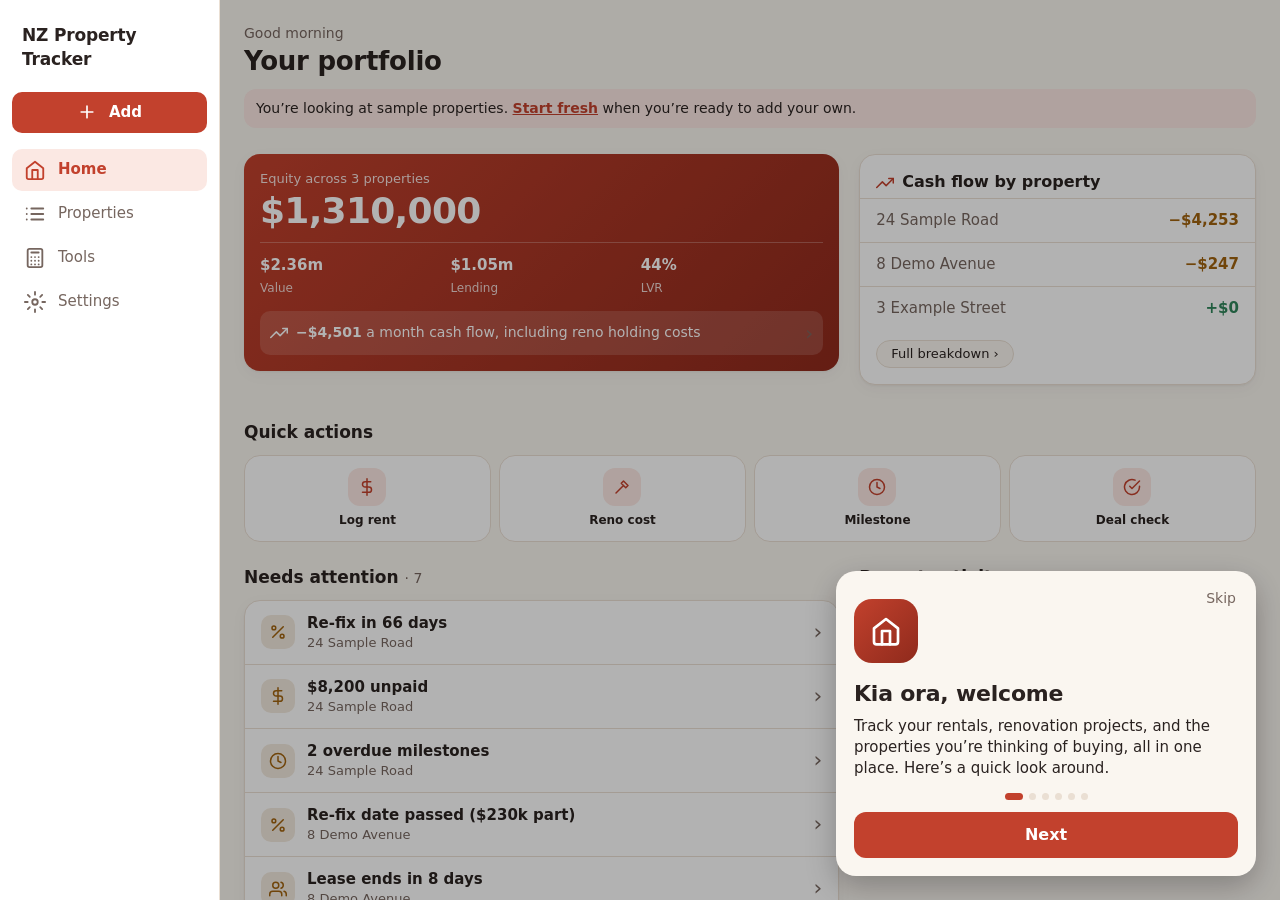
==== index.html @ e5d5bac5 "Make light mode the default, and light up the houses in dark mode Appearance now offers Light (the d" ====
<!DOCTYPE html>
<html lang="en-NZ">
<head>
<meta charset="utf-8">
<meta name="viewport" content="width=device-width, initial-scale=1, viewport-fit=cover">
<title>NZ Property Tracker</title>
<meta name="theme-color" content="#c2412d">
<meta name="apple-mobile-web-app-capable" content="yes">
<meta name="apple-mobile-web-app-title" content="Properties">
<meta name="apple-mobile-web-app-status-bar-style" content="black-translucent">
<link rel="manifest" href="manifest.webmanifest">
<link rel="icon" href="icons/icon-192.png">
<link rel="apple-touch-icon" href="icons/apple-touch-icon.png">
<!-- Light (the default) or dark or automatic, and the colour theme, chosen in Settings. Set before the page draws, so it never flashes. -->
<script>(function(){var r=document.documentElement;r.dataset.theme="light";try{var t=localStorage.getItem("nzpt.theme"),a=localStorage.getItem("nzpt.accent");if(t==="dark")r.dataset.theme="dark";if(t==="auto")delete r.dataset.theme;if(a)r.dataset.accent=a}catch(e){}})()</script>
<link rel="stylesheet" href="styles.css">
<link rel="stylesheet" href="layout.css">
</head>
<body>
<!-- Screens: four tabs (home, p0 properties, toolbody tools, setbody settings) and two full-screen pages
     opened on top of them (p1 a property, p2 adding a property). Only one screen shows at a time. -->
<main class="screens">
  <section class="screen on" id="home"></section>
  <section class="screen" id="p0"></section>
  <section class="screen" id="toolbody"></section>
  <section class="screen" id="setbody"></section>
  <section class="screen page" id="p1"></section>
  <section class="screen page" id="p2"></section>
  <section class="screen page" id="p3"></section>
</main>
<nav class="nav" id="nav">
  <button data-tab="home"><svg class="ic" viewBox="0 0 24 24" aria-hidden="true"><path d="M3 10l9-7 9 7v10a2 2 0 0 1-2 2H5a2 2 0 0 1-2-2z"/><path d="M9 22V12h6v10"/></svg>Home</button>
  <button data-tab="p0"><svg class="ic" viewBox="0 0 24 24" aria-hidden="true"><path d="M8 6h13M8 12h13M8 18h13M3 6h.01M3 12h.01M3 18h.01"/></svg>Properties</button>
  <button id="plusbtn" aria-label="Add"><span class="plus"><svg class="ic" viewBox="0 0 24 24" aria-hidden="true"><path d="M12 5v14M5 12h14"/></svg></span></button>
  <button data-tab="toolbody"><svg class="ic" viewBox="0 0 24 24" aria-hidden="true"><rect x="4" y="2" width="16" height="20" rx="2"/><path d="M8 6h8M8 11h.01M12 11h.01M16 11h.01M8 15h.01M12 15h.01M16 15h.01M8 19h.01M12 19h.01M16 19h.01"/></svg>Tools</button>
  <button data-tab="setbody"><svg class="ic" viewBox="0 0 24 24" aria-hidden="true"><circle cx="12" cy="12" r="3"/><path d="M12 1v3M12 20v3M4.2 4.2l2.1 2.1M17.7 17.7l2.1 2.1M1 12h3M20 12h3M4.2 19.8l2.1-2.1M17.7 6.3l2.1-2.1"/></svg>Settings<span class="ndot" id="setdot" hidden></span></button>
</nav>
<div class="sheet" id="plus" hidden>
  <div class="sheetbg" id="plusbg"></div>
  <div class="sheetbox" id="plusbody" role="dialog" aria-modal="true" aria-label="Add"></div>
</div>
<div class="sheet" id="sheet" hidden>
  <div class="sheetbg" id="sheetbg"></div>
  <div class="sheetbox" id="sheetbody" role="dialog" aria-modal="true"></div>
</div>
<div class="sheet tour" id="tour" hidden>
  <div class="sheetbg"></div>
  <div class="tourbox" id="tourbody" role="dialog" aria-modal="true" aria-labelledby="tourt"></div>
</div>
<div class="sheet ddpick" id="pick" hidden>
  <div class="sheetbg"></div>
  <div class="sheetbox" id="pickbody" role="dialog" aria-modal="true"></div>
</div>
<div class="toast" id="toast" role="status" hidden><span id="toastmsg"></span><button id="undo">Undo</button></div>
<!-- Plain scripts sharing one global scope, no build step. main.js must load last. -->
<script src="js/data.js"></script>
<script src="js/util.js"></script>
<script src="js/receipts.js"></script>
<script src="js/sales.js"></script>
<script src="js/costs.js"></script>
<script src="js/timeline.js"></script>
<script src="js/rental.js"></script>
<script src="js/potential.js"></script>
<script src="js/settings.js"></script>
<script src="js/tax.js"></script>
<script src="js/address.js"></script>
<script src="js/councils.js"></script>
<script src="js/views.js"></script>
<script src="js/home.js"></script>
<script src="js/forms.js"></script>
<script src="js/tools.js"></script>
<script src="js/tour.js"></script>
<script src="js/picker.js"></script>
<script src="js/main.js"></script>
</body>
</html>
---- styles.css ----
/* Pōhutukawa red on sand. --acc: buttons, links, selected states. --good: equity, profit, progress. --warn: over budget, overdue.
   --ty-project, --ty-rental, --ty-potential: telling property types apart (Properties list and table). */
:root{--bg:#faf6f0;--card:#fff;--ink:#2a2220;--mute:#76665f;--line:#eadfd3;--acc:#c2412d;--acc2:#fbe8e3;--good:#2f855a;--warn:#a0620e;--onacc:#fff;--ty-project:#b5542f;--ty-rental:#3d7a5a;--ty-potential:#5a6688;box-sizing:border-box;padding-top:env(safe-area-inset-top,0px);padding-bottom:env(safe-area-inset-bottom,0px)}
@media (prefers-color-scheme:dark){:root:not([data-theme="light"]){--bg:#1c1715;--card:#2a2320;--ink:#f3ece8;--mute:#b3a39b;--line:#3d332e;--acc:#f0806b;--acc2:#3d2622;--good:#5fbf8a;--warn:#e0a84a;--onacc:#1c1715;--ty-project:#e8916b;--ty-rental:#7fc09b;--ty-potential:#9eabcb;color-scheme:dark}}
:root[data-theme="dark"]{--bg:#1c1715;--card:#2a2320;--ink:#f3ece8;--mute:#b3a39b;--line:#3d332e;--acc:#f0806b;--acc2:#3d2622;--good:#5fbf8a;--warn:#e0a84a;--onacc:#1c1715;--ty-project:#e8916b;--ty-rental:#7fc09b;--ty-potential:#9eabcb;color-scheme:dark}
*{box-sizing:border-box;-webkit-tap-highlight-color:transparent}
/* No blue tap box or focus ring on tap (Android Chrome); keyboard users still get the browser's ring. */
:focus:not(:focus-visible){outline:none}
html,body{height:100%;margin:0}
body{background:var(--bg);color:var(--ink);font:16px/1.4 system-ui,-apple-system,"Segoe UI",Roboto,sans-serif;display:flex;flex-direction:column}
header{padding:12px 16px 0}
.sample{font-size:12px;color:var(--mute);margin:0 0 8px}
.appbar{display:flex;align-items:center;justify-content:space-between;gap:10px;margin-bottom:6px}
.brand{display:flex;align-items:center;gap:10px;min-width:0}
.brand img{border-radius:8px;flex:none}
.brand h1{font-size:18px;margin:0;white-space:nowrap;overflow:hidden;text-overflow:ellipsis}
.gear{flex:none;width:40px;height:40px;display:grid;place-items:center;border:1px solid var(--line);border-radius:12px;background:var(--card);color:var(--ink);cursor:pointer}
.gear:hover,.gear:focus-visible{border-color:var(--acc);color:var(--acc)}
.gear svg{width:20px;height:20px;fill:none;stroke:currentColor;stroke-width:2;stroke-linecap:round;stroke-linejoin:round}
.tabs{display:flex;gap:6px;background:var(--acc2);padding:4px;border-radius:12px}
.tab{flex:1;border:0;background:none;color:var(--mute);padding:8px 4px;border-radius:9px;font:inherit;font-size:14px;cursor:pointer}
.tab.on{background:var(--card);color:var(--ink);font-weight:600;box-shadow:0 1px 3px rgba(0,0,0,.12)}
.track{flex:1;display:flex;overflow-x:auto;scroll-snap-type:x mandatory;scrollbar-width:none;min-height:0}
.track::-webkit-scrollbar{display:none}
.pane{flex:0 0 100%;scroll-snap-align:start;overflow-y:auto;padding:16px}
.card{background:var(--card);border:1px solid var(--line);border-radius:16px;padding:16px;margin-bottom:12px}
.badge{display:inline-block;font-size:12px;padding:2px 10px;border-radius:99px;background:var(--acc2);color:var(--acc);font-weight:600}
h1{font-size:22px;margin:8px 0 2px}
.sub{color:var(--mute);font-size:14px;margin:0}
.grid{display:grid;grid-template-columns:1fr 1fr;gap:10px;margin-top:14px}
.stat{background:var(--bg);border-radius:12px;padding:10px 12px}
.stat b{display:block;font-size:18px}
.stat span{font-size:12px;color:var(--mute)}
.pos{color:var(--good)}.neg{color:var(--warn)}
.bar{height:10px;background:var(--line);border-radius:99px;overflow:hidden;margin:8px 0 4px}
.bar i{display:block;height:100%;background:var(--good);border-radius:99px}
.bar i.over{background:var(--warn)}
.row{display:flex;justify-content:space-between;align-items:center;gap:10px;cursor:pointer}
.row .sub{margin-top:2px}
.edit{border:1px solid var(--line);background:var(--bg);color:var(--ink);border-radius:99px;padding:4px 14px;font:inherit;font-size:13px;cursor:pointer}
.del{color:var(--warn)}
.hint{text-align:center;color:var(--mute);font-size:13px;margin-top:8px}
label{display:block;font-size:13px;color:var(--mute);margin:12px 0 4px}
input,select{width:100%;padding:10px 12px;border:1px solid var(--line);border-radius:10px;background:var(--bg);color:var(--ink);font:inherit}
.seg{display:flex;gap:8px}
.seg button{flex:1;padding:10px;border:1px solid var(--line);background:var(--bg);color:var(--ink);border-radius:10px;font:inherit;cursor:pointer}
.seg button.on{background:var(--acc);color:var(--onacc);border-color:var(--acc);font-weight:600}
.go{width:100%;margin-top:18px;padding:12px;border:0;border-radius:12px;background:var(--acc);color:var(--onacc);font:inherit;font-weight:600;cursor:pointer}
.sample a{color:var(--acc)}
.ac{position:relative}
.sugg{position:absolute;left:0;right:0;top:calc(100% + 4px);z-index:5;background:var(--card);border:1px solid var(--line);border-radius:12px;box-shadow:0 6px 20px rgba(0,0,0,.15);overflow:hidden}
/* The list scrolls when there are more than about five (a common street name across the country). */
.sugl{max-height:290px;overflow-y:auto;overscroll-behavior:contain;-webkit-overflow-scrolling:touch}
.opt{padding:10px 12px;cursor:pointer;border-bottom:1px solid var(--line)}
.opt b{display:block;font-size:15px}
.opt span{font-size:13px;color:var(--mute)}
.opt.on,.opt:hover{background:var(--acc2)}
.attr{margin:0;padding:6px 12px;font-size:11px;color:var(--mute)}
.grp{font-size:13px;font-weight:600;color:var(--mute);text-transform:uppercase;letter-spacing:.04em;margin:4px 4px 8px}
.lines{margin-top:14px}
.lines div{display:flex;justify-content:space-between;gap:10px;padding:7px 0;border-bottom:1px solid var(--line);font-size:14px}
.lines span{color:var(--mute)}
.lines .tot{border:0;font-weight:600}
.lines .tot span{color:var(--ink)}
.comp{display:flex;justify-content:space-between;gap:10px;padding:10px 0;border-bottom:1px solid var(--line)}
.comp:first-of-type{margin-top:10px;border-top:1px solid var(--line)}
.cr{display:flex;flex-direction:column;align-items:flex-end;gap:6px;white-space:nowrap}
.near{margin-top:16px;padding-top:14px;border-top:1px solid var(--line)}
.filebtn{display:inline-block;text-align:center}
label.go{color:var(--onacc);font-size:16px;margin:12px 0 0}
label.edit{display:inline-block;margin:0;color:var(--ink)}
.chk{display:flex;align-items:center;gap:8px;color:var(--ink);font-size:14px}
.chk input{width:auto;margin:0}
.map{height:260px;margin-top:12px;border-radius:12px;border:1px solid var(--line);z-index:0}
.edit:disabled{opacity:.5;cursor:default}
.seg button{white-space:normal}
.btns{display:flex;gap:8px;margin-top:14px;flex-wrap:wrap}
.btns .go{margin:0;flex:1;min-width:130px;text-align:center}
.go.ghost{background:none;color:var(--ink);border:1px solid var(--line)}
.cats{margin-top:14px}
.catrow{padding:10px 0;border-top:1px solid var(--line);cursor:pointer}
.catrow .top{display:flex;justify-content:space-between;gap:10px;font-size:14px}
.catrow .bar{height:6px;margin:6px 0 2px}
.items{padding:0 0 4px 12px;border-left:2px solid var(--acc2)}
.item{display:flex;justify-content:space-between;gap:10px;padding:9px 0;border-bottom:1px solid var(--line);cursor:pointer;font-size:14px}
.cb{display:grid;grid-template-columns:1fr 110px 34px;gap:8px;align-items:center;margin-top:8px;font-size:14px}
.cb .edit{padding:4px 0}
.cbnew{display:flex;gap:8px;margin-top:12px}
.rcs{display:flex;flex-wrap:wrap;gap:10px;margin-top:6px}
.rc{position:relative;width:72px;height:72px}
.rc .th{width:100%;height:100%;border:1px solid var(--line);border-radius:10px;background:var(--bg);color:var(--mute);font:inherit;font-size:12px;overflow:hidden;padding:0;cursor:pointer}
.rc img{width:100%;height:100%;object-fit:cover;display:block}
.rc .x{position:absolute;top:-7px;right:-7px;width:24px;height:24px;border-radius:50%;border:1px solid var(--line);background:var(--card);color:var(--warn);font-size:14px;line-height:1;padding:0;cursor:pointer}
.rc .x.armed{background:var(--warn);color:var(--card);border-color:var(--warn)}
label.rcadd{width:72px;height:72px;margin:0;display:flex;align-items:center;justify-content:center;text-align:center;border:1px dashed var(--acc);border-radius:10px;font-size:12px;color:var(--acc);cursor:pointer}
.task{display:flex;align-items:flex-start;gap:10px;padding:10px 0;border-bottom:1px solid var(--line)}
.task input{width:20px;height:20px;margin:2px 0 0;flex:none;accent-color:var(--good)}
.task>div{flex:1;min-width:0}
.task.ok b{text-decoration:line-through;color:var(--mute)}
.vs{margin-top:12px;font-size:14px}
.vs div{display:grid;grid-template-columns:1fr auto auto;gap:12px;padding:7px 0;border-bottom:1px solid var(--line)}
.vs span{text-align:right;min-width:78px}
.vs span:first-child{text-align:left;min-width:0;color:var(--mute)}
.vs .hd{font-size:12px;color:var(--mute);padding-top:0}
.secnav{position:sticky;top:-16px;z-index:3;display:flex;gap:4px;background:var(--bg);padding:6px 0 10px;margin:-4px 0 4px}
.secnav button{position:relative;flex:1;border:1px solid var(--line);background:var(--card);color:var(--mute);border-radius:99px;padding:7px 2px;font:inherit;font-size:13px;cursor:pointer}
.secnav button.on{background:var(--acc);border-color:var(--acc);color:var(--onacc);font-weight:600}
.secnav button.dot::after{content:"";position:absolute;top:3px;right:8px;width:7px;height:7px;border-radius:50%;background:var(--warn)}
.flags{display:flex;flex-wrap:wrap;gap:4px;margin-top:6px}
.flag{font-size:11px;font-weight:600;padding:2px 8px;border-radius:99px;color:var(--warn);border:1px solid var(--warn)}
.attn{border-color:var(--warn)}
.att{display:flex;justify-content:space-between;align-items:center;gap:10px;width:100%;margin-top:8px;padding:10px 12px;border:0;border-radius:10px;background:var(--bg);color:var(--ink);font:inherit;font-size:14px;text-align:left;cursor:pointer}
.att span{color:var(--mute);min-width:0;overflow:hidden;text-overflow:ellipsis;white-space:nowrap}
.att b{color:var(--warn);white-space:nowrap}
.att b::after{content:" ›";color:var(--mute)}
.sheet{position:fixed;inset:0;z-index:2000;display:flex;flex-direction:column;justify-content:flex-end}
.sheet[hidden]{display:none}
.sheetbg{position:absolute;inset:0;background:rgba(0,0,0,.45)}
.sheetbox{position:relative;max-height:90vh;overflow-y:auto;background:var(--bg);border-radius:18px 18px 0 0;padding:16px 16px calc(16px + env(safe-area-inset-bottom,0px));animation:up .2s ease-out}
.sheetbox::before{content:"";display:block;width:40px;height:4px;border-radius:2px;background:var(--line);margin:-6px auto 10px}
.sheetbox .card{margin:0}
#setbody .card+.card{margin-top:12px}
@keyframes up{from{transform:translateY(40px);opacity:.6}}
@media (prefers-reduced-motion:reduce){.sheetbox{animation:none}}
.pick{display:flex;align-items:center;gap:14px;width:100%;margin-top:12px;padding:16px 14px;border:1px solid var(--line);border-radius:14px;background:var(--bg);color:var(--ink);font:inherit;text-align:left;cursor:pointer;transition:border-color .15s,background .15s}
.pick:hover,.pick:focus-visible{border-color:var(--acc);background:var(--acc2)}
.pick:active{transform:scale(.99)}
.pick svg{flex:none;width:42px;height:42px;padding:9px;border-radius:12px;background:var(--acc2);color:var(--acc);fill:none;stroke:currentColor;stroke-width:2;stroke-linecap:round;stroke-linejoin:round}
.pick>span{flex:1;min-width:0}
.pick b{display:block;font-size:16px}
.pick .sub{display:block;margin-top:2px}
.pick i{font-style:normal;font-size:22px;color:var(--mute)}
.back{border:0;background:none;color:var(--acc);font:inherit;font-size:14px;padding:0 0 8px;cursor:pointer}
.ftitle{display:block;font-size:20px}
.enter{animation:fadeup .22s ease-out}
@keyframes fadeup{from{opacity:0;transform:translateY(8px)}}
@media (prefers-reduced-motion:reduce){.enter{animation:none}}
.ic{width:18px;height:18px;flex:none;fill:none;stroke:currentColor;stroke-width:2;stroke-linecap:round;stroke-linejoin:round}
.hd{display:inline-flex;align-items:center;gap:8px}
.hd .ic{color:var(--acc)}
.tab{display:flex;align-items:center;justify-content:center;gap:6px}
.tab .ic{width:16px;height:16px}
.tab.on .ic{color:var(--acc)}
.secnav button{display:flex;flex-direction:column;align-items:center;gap:2px;border-radius:12px;padding:7px 2px 6px;font-size:12px}
.secnav button .ic{width:17px;height:17px}
.prop .pico{flex:none;width:40px;height:40px;display:grid;place-items:center;border-radius:12px;background:var(--acc2);color:var(--acc)}
.prop>div{flex:1;min-width:0}
.fsec{display:flex;align-items:center;gap:8px;margin:22px 0 2px;padding-top:14px;border-top:1px solid var(--line);font-size:14px;font-weight:700;color:var(--ink)}
.fsec .ic{color:var(--acc)}
.fgrid{display:grid;grid-template-columns:1fr 1fr;gap:0 10px;align-items:end}
i.opt{font-style:normal;font-size:11px;color:var(--mute);background:var(--bg);border:1px solid var(--line);border-radius:99px;padding:0 6px;margin-left:2px;white-space:nowrap}
.hbtns{display:flex;gap:8px;flex:none}
.sheetbox.tall{min-height:70vh}
.tgrid{display:grid;grid-template-columns:1fr 1fr;gap:10px}
.tile{display:flex;flex-direction:column;align-items:flex-start;gap:4px;text-align:left;padding:14px 12px;border:1px solid var(--line);border-radius:14px;background:var(--card);color:var(--ink);font:inherit;cursor:pointer;transition:border-color .15s}
.tile:hover,.tile:focus-visible{border-color:var(--acc)}
.tile .tico{width:36px;height:36px;display:grid;place-items:center;border-radius:10px;background:var(--acc2);color:var(--acc);margin-bottom:4px}
.tile b{font-size:15px;line-height:1.25}
.tile .sub{font-size:12px;line-height:1.35}
.fgrid .wide{grid-column:1/-1}
.tres{margin-top:16px;padding:14px;border-radius:12px;background:var(--acc2)}
.tres b{display:block;font-size:26px;line-height:1.1}
.tres span{font-size:13px;color:var(--mute)}
.tout .lines{margin-top:6px}
.prop .chev{font-style:normal;font-size:24px;color:var(--mute);flex:none}
.card.cur{border-color:var(--acc);box-shadow:inset 3px 0 0 var(--acc)}
.stat.wide{grid-column:1/-1}
.toast{position:fixed;left:16px;right:16px;bottom:calc(16px + env(safe-area-inset-bottom,0px));z-index:2500;max-width:480px;margin:0 auto;display:flex;align-items:center;justify-content:space-between;gap:12px;padding:12px 14px 12px 16px;border-radius:12px;border:1px solid var(--line);background:var(--card);color:var(--ink);box-shadow:0 6px 24px rgba(0,0,0,.3);font-size:14px;animation:fadeup .2s ease-out}
.toast[hidden]{display:none}
.toast span{min-width:0;overflow:hidden;text-overflow:ellipsis;white-space:nowrap}
.toast button{flex:none;border:0;background:none;color:var(--acc);font:inherit;font-weight:700;cursor:pointer;padding:4px 6px}
input.bad,select.bad{border-color:var(--warn);box-shadow:0 0 0 1px var(--warn)}
.more{margin-top:18px;border:1px solid var(--line);border-radius:12px;padding:0 12px}
.more summary{padding:12px 0;font-weight:600;cursor:pointer;list-style:none;display:flex;justify-content:space-between}
.more summary::-webkit-details-marker{display:none}
.more summary::after{content:"+";color:var(--acc);font-size:20px;line-height:1}
.more[open] summary::after{content:"–"}
.more[open]{padding-bottom:12px}
/* Colour themes (Settings → Appearance, saved as nzpt.accent and set as data-accent on <html> by the script in
   index.html's <head>). Each swaps the accent (--acc, --acc2) for light and dark, and the deep pair the red portfolio
   card and tour logo use (--hero1, --hero2). Pōhutukawa is the default, with no data-accent. Kept away from green and
   amber, which mean good and warning. */
:root{--hero1:#c2412d;--hero2:#8f2a1c}
:root[data-accent="harbour"]{--acc:#2563a8;--acc2:#e3edf8;--hero1:#2563a8;--hero2:#173f6e}
:root[data-accent="pounamu"]{--acc:#0f766e;--acc2:#dcf1ee;--hero1:#11807a;--hero2:#0a4f4a}
:root[data-accent="twilight"]{--acc:#7b3fa0;--acc2:#f1e6f7;--hero1:#7b3fa0;--hero2:#4e2366}
:root[data-accent="ironsand"]{--acc:#3b3735;--acc2:#ebe6e1;--hero1:#4a4441;--hero2:#232020}
@media (prefers-color-scheme:dark){
  :root[data-accent="harbour"]:not([data-theme="light"]){--acc:#7fb0e6;--acc2:#1f2d3d}
  :root[data-accent="pounamu"]:not([data-theme="light"]){--acc:#5ec4b8;--acc2:#1a3431}
  :root[data-accent="twilight"]:not([data-theme="light"]){--acc:#c39be0;--acc2:#33263d}
  :root[data-accent="ironsand"]:not([data-theme="light"]){--acc:#e2ddd8;--acc2:#3a3532;--hero1:#6e6663;--hero2:#45403d}
}
:root[data-accent="harbour"][data-theme="dark"]{--acc:#7fb0e6;--acc2:#1f2d3d}
:root[data-accent="pounamu"][data-theme="dark"]{--acc:#5ec4b8;--acc2:#1a3431}
:root[data-accent="twilight"][data-theme="dark"]{--acc:#c39be0;--acc2:#33263d}
:root[data-accent="ironsand"][data-theme="dark"]{--acc:#e2ddd8;--acc2:#3a3532;--hero1:#6e6663;--hero2:#45403d}
---- layout.css ----
/* App layout: screens with a bottom tab bar (Home · Properties · + · Tools · Settings), the Home screen,
   the Properties list, the full-screen property page and the + menu. Loaded after styles.css, so it wins on conflicts. */
body{overflow:hidden}
.screens{position:fixed;inset:0}
.screen{position:absolute;inset:0;display:none;overflow-y:auto;-webkit-overflow-scrolling:touch;padding:calc(16px + env(safe-area-inset-top,0px)) 16px calc(100px + env(safe-area-inset-bottom,0px))}
.screen.on{display:block;animation:fadein .16s ease-out}
.screen.page{padding-top:0}
@keyframes fadein{from{opacity:0}}
@media (prefers-reduced-motion:reduce){.screen.on{animation:none}}
.nav{position:fixed;left:0;right:0;bottom:0;z-index:20;display:grid;grid-template-columns:repeat(5,1fr);align-items:start;background:var(--card);border-top:1px solid var(--line);padding:8px 4px calc(8px + env(safe-area-inset-bottom,0px))}
body.typing .nav{display:none}
.nav button{position:relative;display:flex;flex-direction:column;align-items:center;gap:3px;border:0;background:none;color:var(--mute);font:inherit;font-size:11px;padding:4px 0;cursor:pointer}
.nav button .ic{width:22px;height:22px}
.nav button.on{color:var(--acc);font-weight:600}
.nav .plus{width:56px;height:56px;margin-top:-26px;border-radius:50%;background:var(--acc);color:var(--onacc);display:grid;place-items:center;box-shadow:0 6px 18px color-mix(in srgb,var(--hero1) 35%,transparent)}
.nav .plus .ic{width:26px;height:26px}
.ndot{position:absolute;top:3px;left:calc(50% + 6px);width:8px;height:8px;border-radius:50%;background:var(--warn)}
.ndot[hidden]{display:none}
.toast{bottom:calc(92px + env(safe-area-inset-bottom,0px))}
body.typing .toast{bottom:16px}
.ptitle{font-size:26px;line-height:1.2;margin:2px 0 4px;letter-spacing:-.01em}
.hh2{font-size:17px;margin:24px 0 10px}
.hh2 .sub{font-weight:400}
.note{font-size:14px;padding:10px 12px;border-radius:12px;background:var(--acc2);margin:12px 0}
.note a{color:var(--acc);font-weight:600}
.card{box-shadow:0 1px 2px rgba(60,30,20,.05),0 4px 14px rgba(60,30,20,.05)}
.sheetbox .card{box-shadow:none}

/* Home */
.hero{margin-top:14px;border:0;color:#fff;background:linear-gradient(135deg,var(--hero1),var(--hero2))}
.hero .lab{font-size:13px;opacity:.85}
.hero .big{font-size:36px;font-weight:750;letter-spacing:-.02em;line-height:1.1;margin:2px 0 12px}
.hero .row3{display:grid;grid-template-columns:repeat(3,1fr);gap:8px;padding-top:12px;border-top:1px solid rgba(255,255,255,.25)}
.hero .row3 b{display:block;font-size:15px}
.hero .row3 span{font-size:12px;opacity:.8}
.chipline{display:flex;align-items:center;gap:8px;margin-top:12px;font-size:14px;background:rgba(255,255,255,.14);padding:8px 10px;border-radius:10px}
.herobtn{border:0;background:#fff;color:var(--hero2);font:inherit;font-weight:700;padding:10px 16px;border-radius:12px;cursor:pointer}
.qa{display:grid;grid-template-columns:repeat(4,1fr);gap:8px}
.qa button{display:flex;flex-direction:column;align-items:center;gap:6px;padding:12px 2px;border:1px solid var(--line);border-radius:16px;background:var(--card);color:var(--ink);font:inherit;font-size:12px;font-weight:600;cursor:pointer}
.ib{width:38px;height:38px;border-radius:12px;display:grid;place-items:center;background:var(--acc2);color:var(--acc);flex:none}
.att2{display:flex;align-items:center;gap:12px;width:100%;padding:12px 0;border:0;border-top:1px solid var(--line);background:none;color:var(--ink);font:inherit;text-align:left;cursor:pointer}
.att2:first-child{border-top:0;padding-top:0}
.att2:last-child{padding-bottom:0}
.att2 .ib{width:34px;height:34px;border-radius:10px;background:color-mix(in srgb,var(--warn) 14%,transparent);color:var(--warn)}
.att2 .tx{flex:1;min-width:0;display:flex;flex-direction:column}
.att2 b{font-size:15px}
.att2 .sub{font-size:13px}
.chev{font-style:normal;font-size:22px;color:var(--mute)}
.list .r{display:flex;justify-content:space-between;gap:12px;width:100%;padding:11px 0;border:0;border-top:1px solid var(--line);background:none;color:var(--ink);font:inherit;font-size:15px;text-align:left}
.list .r:first-child{border-top:0;padding-top:0}
.list .r:last-child{padding-bottom:0}
.list .r span{color:var(--mute);min-width:0}
.list .r b{white-space:nowrap}
.list .r b.noloan{display:flex;flex-direction:column;align-items:flex-end;gap:6px;text-align:right}
.list .r b.noloan .edit{font-weight:600;color:var(--acc)}
button.r{cursor:pointer}

/* Properties */
.chips{display:flex;gap:8px;overflow-x:auto;margin:14px -16px;padding:0 16px;scrollbar-width:none}
.chips::-webkit-scrollbar{display:none}
.chips button{flex:none;padding:7px 14px;border-radius:99px;border:1px solid var(--line);background:var(--card);color:var(--ink);font:inherit;font-size:14px;cursor:pointer}
.chips button.on{background:var(--ink);color:var(--bg);border-color:var(--ink)}
.card.prop{position:relative;display:flex;align-items:center;gap:12px;width:100%;padding:10px;margin-bottom:10px;text-align:left;font:inherit;color:var(--ink);cursor:pointer}
.ph{position:relative;width:72px;height:72px;border-radius:14px;flex:none;display:grid;place-items:center;color:#fff;overflow:hidden}
.ph .ic{width:28px;height:28px}
.ph img,.cover img{position:absolute;inset:0;width:100%;height:100%;object-fit:cover}
.c-proj{background:linear-gradient(135deg,#d9774f,#9c3a24)}
.c-rent{background:linear-gradient(135deg,#5e8f74,#2f5a45)}
.c-pot{background:linear-gradient(135deg,#7d8aa8,#46506b)}
.ph.ty-project,.ph.ty-rental,.ph.ty-potential{background:color-mix(in srgb,var(--ty) 13%,var(--card))}
/* The house drawings (scene() in views.js): g ground, w walls, t tinted fill, d solid fill, l lines, k marks on a solid fill. */
.scn{width:100%;height:100%;fill:none;stroke-linecap:round;stroke-linejoin:round}
.scn .g{fill:color-mix(in srgb,var(--ty) 32%,var(--card))}
.scn .w{fill:var(--card);stroke:var(--ty);stroke-width:2.2}
.scn .w.dash{stroke-dasharray:4 3}
.scn .t{fill:color-mix(in srgb,var(--ty) 30%,var(--card));stroke:var(--ty);stroke-width:1.5}
.scn .d{fill:var(--ty)}
.scn .l{stroke:color-mix(in srgb,var(--ty) 75%,var(--ink));stroke-width:2.2}
.scn .k{stroke:var(--card);stroke-width:2}
/* Dark mode: the card colour would leave the walls looking hollow, so the houses are lit at night instead, with pale
   walls and glowing windows (and the reno's doorway). */
@media (prefers-color-scheme:dark){:root:not([data-theme="light"]) .scn .w{fill:#ece4dc}:root:not([data-theme="light"]) .scn .t{fill:#f2c14e}}
:root[data-theme="dark"] .scn .w{fill:#ece4dc}
:root[data-theme="dark"] .scn .t{fill:#f2c14e}
.prop .info{flex:1;min-width:0;display:flex;flex-direction:column}
.prop .info b{font-size:16px;white-space:nowrap;overflow:hidden;text-overflow:ellipsis}
.tag{align-self:flex-start;font-size:11px;font-weight:700;padding:1px 8px;border-radius:99px;margin-top:4px}
/* Property types (Properties list and table): each has its own colour (--ty-*, styles.css) for a stripe down the
   left of its card or row, its tag, its group heading and the type badge on a cover photo. Potential buys, not
   owned yet, get a dashed outline. */
.ty-project{--ty:var(--ty-project)}.ty-rental{--ty:var(--ty-rental)}.ty-potential{--ty:var(--ty-potential)}
.t-project,.t-rental,.t-potential{background:color-mix(in srgb,var(--ty) 14%,transparent);color:var(--ty)}
.t-project{--ty:var(--ty-project)}.t-rental{--ty:var(--ty-rental)}.t-potential{--ty:var(--ty-potential)}
.card.prop{box-shadow:inset 4px 0 0 var(--ty,transparent),0 1px 2px rgba(60,30,20,.05),0 4px 14px rgba(60,30,20,.05);padding-left:14px}
.card.prop.ty-potential{box-shadow:inset 4px 0 0 var(--ty)}
.card.prop.ty-potential{border:1.5px dashed var(--ty);background:color-mix(in srgb,var(--card) 55%,transparent)}
.tybadge{position:absolute;left:4px;bottom:4px;width:24px;height:24px;border-radius:50%;display:grid;place-items:center;background:var(--ty);color:#fff;border:2px solid var(--card)}
.ph .tybadge .ic{width:13px;height:13px}
.pgrp{display:flex;align-items:center;gap:8px;margin:18px 2px 8px;font-size:14px;font-weight:700;color:var(--ty)}
.pgrp:first-child{margin-top:4px}
.pgrp .ic{width:18px;height:18px}
.pgrp span{font-weight:600;font-size:12px;padding:0 8px;border-radius:99px;background:color-mix(in srgb,var(--ty) 14%,transparent)}
.prop .num{text-align:right;flex:none;display:flex;flex-direction:column}
.prop .num b{font-size:16px}
.prop .num>span{font-size:12px;color:var(--mute)}
.adot{position:absolute;top:6px;left:76px;width:12px;height:12px;border-radius:50%;background:var(--warn);border:2px solid var(--card)}

/* Property page */
.cover{position:relative;height:210px;margin:0 -16px;display:flex;align-items:flex-end;padding:16px 16px 34px;color:#fff;overflow:hidden}
.cover::after{content:"";position:absolute;inset:0;background:linear-gradient(rgba(0,0,0,.15),transparent 35%,rgba(0,0,0,.5))}
/* No photo: the house drawing (scene()) stands on a strip of ground running the full width, with the text beside it. */
.cover.drawn{background:color-mix(in srgb,var(--ty) 13%,var(--bg));color:var(--ink);padding-bottom:54px}
.cover.drawn::after{display:none}
.cover.drawn::before{content:"";position:absolute;left:0;right:0;bottom:0;height:44px;background:color-mix(in srgb,var(--ty) 32%,var(--card))}
.cvsc{position:absolute;right:14px;bottom:11px;width:150px;height:150px}
.cover.drawn .ctext{max-width:calc(100% - 150px)}
.cover.drawn .ctext h1{color:var(--ink);text-shadow:none}
.cover.drawn .ctext p{color:var(--mute);opacity:1}
.cover.drawn .cback,.cover.drawn .cphoto{background:color-mix(in srgb,var(--card) 85%,transparent);color:var(--ink);box-shadow:0 1px 4px rgba(0,0,0,.12)}
.cback,.cphoto{position:absolute;z-index:2;top:calc(12px + env(safe-area-inset-top,0px));border:0;background:rgba(0,0,0,.38);color:#fff;cursor:pointer}
.cback{left:12px;width:40px;height:40px;border-radius:50%;display:grid;place-items:center}
.cphoto{right:12px;display:flex;align-items:center;gap:6px;margin:0;padding:7px 12px;border-radius:99px;font-size:12px;font-weight:600}
.cphoto .ic{width:15px;height:15px}
.ctext{position:relative;z-index:1;min-width:0}
.ctext h1{margin:0;font-size:24px;line-height:1.2;color:#fff;text-shadow:0 1px 8px rgba(0,0,0,.3)}
.ctext p{margin:2px 0 0;font-size:14px;opacity:.92}
.herocard{position:relative;z-index:2;margin-top:-20px}
.big2{font-size:32px;font-weight:750;letter-spacing:-.02em;line-height:1.15;margin:4px 0 2px}
.herocard .bar{margin:10px 0 6px}
.secnav{position:sticky;top:0;z-index:5;display:flex;gap:0;padding:3px;margin:14px 0 12px;background:var(--card);border:1px solid var(--line);border-radius:12px;box-shadow:0 4px 12px var(--bg)}
.secnav button{display:block;flex:1;border:0;background:none;border-radius:9px;padding:8px 2px;font:inherit;font-size:13px;color:var(--mute)}
.secnav button.on{background:var(--acc);color:var(--onacc);font-weight:600;border:0}
.secnav button.dot::after{top:5px;right:6px}
.pagebar{position:sticky;top:0;z-index:5;display:flex;align-items:center;gap:10px;margin:0 -16px 12px;padding:calc(10px + env(safe-area-inset-top,0px)) 16px 10px;background:var(--bg)}
.pagebar b{font-size:17px}
.pback{width:38px;height:38px;flex:none;border-radius:50%;border:1px solid var(--line);background:var(--card);color:var(--ink);display:grid;place-items:center;cursor:pointer}

/* + menu */
.grab{width:40px;height:4px;border-radius:2px;background:var(--line);margin:-4px auto 14px}
.sheetbox::before{display:none}
#plusbody .ftitle{margin-bottom:12px}
.opts{display:grid;grid-template-columns:1fr 1fr;gap:10px}
.opts button{display:flex;flex-direction:column;align-items:flex-start;gap:6px;text-align:left;padding:14px;border-radius:16px;border:1px solid var(--line);background:var(--card);color:var(--ink);font:inherit;cursor:pointer}
.opts button b{font-size:15px}
.opts button .sub{font-size:12px}
#plusbody .edit{display:inline-flex;align-items:center;gap:6px;padding:8px 14px}
#plusbody .edit .ic{width:16px;height:16px}
.pickp{display:flex;align-items:center;gap:12px;width:100%;padding:10px;margin-bottom:8px;border:1px solid var(--line);border-radius:14px;background:var(--card);color:var(--ink);font:inherit;text-align:left;cursor:pointer}
.pickp .ph{width:48px;height:48px;border-radius:12px}
.pickp .ph .ic{width:20px;height:20px}
.pickp>span:nth-child(2){flex:1;min-width:0;display:flex;flex-direction:column}

/* Split loans: each part in the mortgage form, and the list of parts on the Mortgage section */
.lpart+.lpart{border-top:1px solid var(--line);margin-top:16px;padding-top:6px}
.lpart .row b{font-size:15px}
.lparts{margin-top:12px}
.lparts>div{display:flex;justify-content:space-between;gap:12px;padding:10px 0;border-top:1px solid var(--line)}
.lparts>div>span:first-child{display:flex;flex-direction:column;gap:2px}
.lparts .cr{text-align:right;font-size:13px;font-weight:600;flex:none}

/* Properties search */
.psearch{position:relative;margin:12px 0 0}
.psearch input{width:100%;padding:11px 12px 11px 38px;border:1px solid var(--line);border-radius:12px;background:var(--card);color:var(--ink);font:inherit;box-sizing:border-box}
.psearch .ic{position:absolute;left:12px;top:50%;transform:translateY(-50%);color:var(--mute);width:18px;height:18px}

/* Rates lookup link under the rates / annual expenses field */
.rlink{margin-top:8px}
.rlink a{display:inline-flex;align-items:center;gap:6px;color:var(--acc);font-weight:600;text-decoration:none}
.rlink a .ic{width:16px;height:16px}
.rlink span{display:block;margin-top:2px}
/* Welcome tour (tour.js): a card just above the tab bar, with each slide's page showing behind a light dim. The real
   tab bar sits above the dim with the slide's button ringed; on the + slide the card moves to the top, over the + menu. */
.tour{justify-content:flex-end;align-items:center;padding:16px 16px calc(84px + env(safe-area-inset-bottom,0px))}
.tour.top{justify-content:flex-start;padding:calc(16px + env(safe-area-inset-top,0px)) 16px 16px}
.tour .sheetbg{background:rgba(0,0,0,.3)}
.touring #plus .sheetbg{display:none}
.touring #plusbody{padding-bottom:calc(96px + env(safe-area-inset-bottom,0px))}
.touring .nav{z-index:2001;pointer-events:none}
.nav button.tlit{color:var(--acc);font-weight:600}
.nav button.tlit:not(#plusbtn)::after{content:'';position:absolute;inset:-3px 4px;border:2px solid var(--acc);border-radius:14px;animation:tring 1.6s ease-in-out infinite}
.nav #plusbtn.tlit .plus{animation:tplus 1.6s ease-in-out infinite}
@keyframes tring{50%{opacity:.35}}
@keyframes tplus{0%,100%{box-shadow:0 0 0 0 color-mix(in srgb,var(--hero1) 50%,transparent)}50%{box-shadow:0 0 0 9px color-mix(in srgb,var(--hero1) 15%,transparent)}}
.tourbox{position:relative;width:100%;max-width:420px;max-height:62vh;overflow-y:auto;background:var(--bg);border-radius:20px;padding:22px 18px 18px;box-shadow:0 10px 30px rgba(0,0,0,.25);animation:up .2s ease-out}
.tourbox h2{font-size:22px;margin:16px 0 6px;letter-spacing:-.01em}
.tskip+h2{margin-top:2px;padding-right:56px}
.tourbox p{margin:0 0 8px;font-size:15px}
.tourbox ul{margin:4px 0 8px;padding-left:20px;font-size:14px}
.tourbox li{margin:4px 0}
.tourbox .sub{margin-top:8px}
.tskip{position:absolute;top:12px;right:12px;border:0;background:none;color:var(--mute);font:inherit;font-size:14px;padding:6px 8px;cursor:pointer}
.tlogo{width:64px;height:64px;border-radius:18px;display:grid;place-items:center;margin-top:6px;color:#fff;background:linear-gradient(135deg,var(--hero1),var(--hero2))}
.tlogo .ic{width:32px;height:32px}
.tdots{display:flex;justify-content:center;gap:6px;margin:14px 0 2px}
.tdots i{width:7px;height:7px;border-radius:50%;background:var(--line)}
.tdots i.on{background:var(--acc);width:18px;border-radius:4px}
.tourbox .btns{margin-top:12px}
@media (prefers-reduced-motion:reduce){.tourbox,.nav button.tlit::after,.nav #plusbtn.tlit .plus{animation:none}}
/* Wide screens: the card sits in the bottom right corner (top right on the + slide), clear of the sidebar. */
@media (min-width:900px){.sheet.tour{justify-content:flex-end;align-items:flex-end;padding:24px}.sheet.tour.top{justify-content:flex-start}.tourbox{max-height:calc(100vh - 48px)}.touring #plusbody{padding-bottom:16px}}
/* Dropdown picker (picker.js): a short panel at the bottom with the choices as buttons, in thumb reach. */
.ddpick{z-index:2200}
/* A light shade, so the form behind stays readable (the other panels use .45). */
.ddpick .sheetbg{background:rgba(0,0,0,.18)}
.ddpick .sheetbox{box-shadow:0 -6px 24px rgba(0,0,0,.25);border-top:1px solid var(--line)}
.ddpick .sheetbox{max-height:55vh;padding-top:12px}
.pkhead{display:flex;align-items:center;justify-content:space-between;gap:10px;margin-bottom:10px}
.pkhead b{font-size:15px}
.pkhead .tskip{position:static}
.pkopts{display:grid;grid-template-columns:1fr 1fr;gap:6px}
.pkopts.one{grid-template-columns:1fr}
.pkopts button{border:1px solid var(--line);background:var(--card);color:var(--ink);border-radius:10px;padding:10px 12px;font:inherit;font-size:15px;text-align:left;cursor:pointer;min-height:42px}
.pkopts button.on{border-color:var(--acc);background:var(--acc2);color:var(--acc);font-weight:600}
/* Required fields left empty on save (missing() in forms.js): amber outline and label, a short note under the field,
   a quick shake, and a summary by the Save button naming what's missing. */
label.badl{color:var(--warn);font-weight:600}
.ferr{margin:4px 0 0;font-size:13px;color:var(--warn);font-weight:600}
.ferr::before{content:"! ";}
input.bad,select.bad{animation:shake .35s}
@keyframes shake{25%{transform:translateX(-5px)}50%{transform:translateX(5px)}75%{transform:translateX(-3px)}}
.formerr.on{display:flex;gap:8px;align-items:flex-start;padding:10px 12px;border-radius:12px;background:color-mix(in srgb,var(--warn) 14%,transparent);border:1px solid var(--warn);color:var(--ink);font-size:14px;font-weight:600}
.formerr.on::before{content:"!";flex:none;display:grid;place-items:center;width:20px;height:20px;border-radius:50%;background:var(--warn);color:var(--bg);font-size:13px;font-weight:800}
@media (prefers-reduced-motion:reduce){input.bad,select.bad{animation:none}}
/* Tax year summary print (tax.js): only the summary is printed, in plain black on white. */
#printout{display:none}
@media print{
  body.printing>*:not(#printout){display:none!important}
  body.printing #printout{display:block;color:#000;background:#fff;font-size:12pt}
  #printout h1{font-size:18pt;margin:0 0 4pt}
  #printout .grp{font-weight:700;margin:12pt 0 2pt}
  #printout .list .r{display:flex;justify-content:space-between;border-top:1px solid #ccc;padding:3pt 0}
  #printout .sub,#printout .list .r span{color:#333}
  #printout .pos,#printout .neg{color:#000}
}
/* Re-fix "Add to your calendar" links (calBtn in views.js), one per line. */
.calnk{display:flex;align-items:center;gap:6px;width:fit-content;margin-top:8px;text-decoration:none}
.calnk .ic{width:15px;height:15px}
/* Form Save / Cancel rows (.fbar) stay at the bottom of the screen while the form is in view, above the tab bar,
   so a long form can be saved one-handed without scrolling to its end. */
.fbar{position:sticky;bottom:-35px;z-index:4;margin:14px -16px -16px;padding:12px 16px;background:var(--card);border-top:1px solid var(--line);border-radius:0 0 16px 16px}
/* Screens leave 100px at the bottom for the tab bar (about 65px tall), so the bar sits 35px into that space;
   while typing the tab bar hides, and in the edit panel there's no tab bar, so it goes to the very bottom. */
body.typing .screen .fbar{bottom:calc(-100px - env(safe-area-inset-bottom,0px))}
.sheetbox .fbar{bottom:calc(-16px - env(safe-area-inset-bottom,0px))}
/* Empty sections (empty() in util.js): what's missing and why to add it, with the button to start. */
.empty{margin-top:12px;padding:18px 14px;border:1px dashed var(--line);border-radius:14px;text-align:center}
.empty>.ic{width:28px;height:28px;color:var(--acc);display:block;margin:0 auto 6px}
.empty>b{display:block;font-size:16px;margin-bottom:4px}
.empty .btns{margin-top:12px}
/* Progress photos (picCard in timeline.js): before/after side by side, then every photo with its stage and date. */
.ba{display:grid;grid-template-columns:1fr 1fr;gap:8px;margin-top:8px}
.ba .th{position:relative;aspect-ratio:4/3;border:1px solid var(--line);border-radius:12px;overflow:hidden;padding:0;background:var(--bg);cursor:pointer}
.ba img{width:100%;height:100%;object-fit:cover;display:block}
.ba span{position:absolute;left:6px;bottom:6px;padding:2px 8px;border-radius:99px;background:rgba(0,0,0,.6);color:#fff;font-size:12px;font-weight:600}
.pic{display:flex;flex-direction:column;gap:3px;width:72px}
.pic .sub{font-size:11px;line-height:1.2}
#pics .filebtn .ic{width:18px;height:18px;vertical-align:-3px;margin-right:4px}
/* A small "?" next to a heading that opens the official guidance (e.g. Healthy Homes on tenancy.govt.nz). */
.hdq{display:inline-flex;align-items:center;gap:8px}
.qmark{display:inline-grid;place-items:center;width:22px;height:22px;border-radius:50%;border:1.5px solid var(--acc);color:var(--acc);font-size:13px;font-weight:700;text-decoration:none;flex:none}
/* Receipt "Camera" tile (rcCam in receipts.js): icon above the word, like the other add tile. */
label.rcadd{flex-direction:column;gap:2px}
label.rcadd .ic{width:20px;height:20px}
/* Buttons that open the camera or the phone's files (they leave the app for a moment), styled apart from the app's
   own buttons: dashed outline and an icon above, like the receipt tiles. */
.ftiles{display:grid;grid-template-columns:1fr 1fr;gap:8px;margin-top:6px}
label.ftile{display:flex;flex-direction:column;align-items:center;justify-content:center;gap:4px;margin:0;padding:12px 8px;border:1.5px dashed var(--acc);border-radius:12px;background:var(--acc2);color:var(--acc);font-size:14px;font-weight:600;cursor:pointer;text-align:center}
label.ftile .ic{width:24px;height:24px}
label.rcadd{background:var(--acc2);border-width:1.5px;font-weight:600}
/* The value row's "Updated …" date sits under the amount. */
.list .r b.noloan .sub{font-weight:400;font-size:12px}
/* Cash flow line on the Home portfolio card opens the cash flow page. */
button.chipline{width:100%;border:0;color:inherit;font:inherit;font-size:14px;text-align:left;cursor:pointer}
button.chipline .chev{margin-left:auto;font-style:normal;font-size:20px;opacity:.85}
/* Cash flow page (drawCash in home.js): a card per property, best first. */
.cfp{display:block;width:100%;text-align:left;color:var(--ink);font:inherit;cursor:pointer}
.cfh{display:flex;align-items:center;gap:12px}
.cfh .ph{width:48px;height:48px;border-radius:12px}
.cfh .info{flex:1;min-width:0;display:flex;flex-direction:column}
.cfh .info b{white-space:nowrap;overflow:hidden;text-overflow:ellipsis}
.cfh .num{text-align:right;display:flex;flex-direction:column}
.cfh .num>span{font-size:12px;color:var(--mute)}
.cfp .bar{margin:10px 0 6px}

/* ---------- Wide screens (desktop, landscape tablets) ----------
   Phones are untouched: everything below only applies from 900px wide. The tab bar becomes a rail down the left,
   pages sit in a centred column, lists use more columns, and slide-up panels open as centred dialogs. */
@media (min-width:900px){
  /* Sidebar: the app's name, a red "Add" button, then the sections with their names beside the icons. */
  .nav{top:0;right:auto;width:220px;grid-template-columns:1fr;grid-auto-rows:min-content;align-content:start;gap:2px;
    padding:calc(20px + env(safe-area-inset-top,0px)) 12px 16px;border-top:0;border-right:1px solid var(--line)}
  .nav::before{content:"NZ Property Tracker";order:-2;display:block;padding:4px 10px 18px;font-size:17px;font-weight:750;color:var(--ink);letter-spacing:-.01em}
  .nav button{flex-direction:row;justify-content:flex-start;gap:12px;padding:10px 12px;border-radius:10px;font-size:15px}
  .nav button:hover{background:var(--acc2);color:var(--acc)}
  .nav button.on{background:var(--acc2)}
  .nav #plusbtn{order:-1;margin-bottom:14px;justify-content:center;background:var(--acc);color:var(--onacc);font-weight:700}
  .nav #plusbtn::after{content:"Add"}
  .nav #plusbtn:hover{background:var(--acc);filter:brightness(1.08);color:var(--onacc)}
  .nav .plus{margin:0;width:auto;height:auto;background:none;box-shadow:none}
  .nav .plus .ic{width:20px;height:20px}
  .nav .ndot{position:static;margin-left:auto}
  body.typing .nav{display:grid}
  .screens{left:220px}
  /* A readable column, centred in the space beside the rail. */
  .screen{padding:calc(24px + env(safe-area-inset-top,0px)) calc(24px + max(0px,(100% - 860px)/2)) 40px}
  .screen.page{padding-top:0}
  .pagebar{margin:0 -24px 16px;padding-left:24px;padding-right:24px}
  .fbar,body.typing .screen .fbar{bottom:-40px}
  /* Properties two to a row, calculators three. */
  /* Home and Properties get a wider column (dashboard, table); other pages stay at the reading width. */
  #home,#p0{padding-left:calc(24px + max(0px,(100% - 1180px)/2));padding-right:calc(24px + max(0px,(100% - 1180px)/2))}
  #plist{display:grid;grid-template-columns:1fr 1fr;gap:0 12px}
  .tgrid{grid-template-columns:repeat(3,1fr)}
  .card.prop:hover,.cfp:hover{border-color:var(--acc)}
  /* Panels and pickers as centred dialogs instead of sliding up from the bottom. */
  .sheet{justify-content:center;align-items:center;padding:24px}
  .sheetbox{width:min(620px,100%);max-height:86vh;border-radius:18px}
  .sheetbox::before{display:none}
  .ddpick .sheetbox{width:min(460px,100%);max-height:70vh}
  .toast{bottom:24px;left:calc(220px + 24px)}
  body.typing .toast{bottom:24px}
}
/* Desktop dashboard (Home) and properties table. On a phone .dash is an ordinary block and the extra cards aren't drawn. */
@media (min-width:900px){
  .dash{display:grid;grid-template-columns:3fr 2fr;gap:0 20px;align-items:start}
  .dash>div{min-width:0}
  .dqa,.dprops{grid-column:1/-1}
  .dcf .card{margin-top:14px}
  .dcf .card .hd{margin-bottom:4px}
  .dqa .qa{grid-template-columns:repeat(4,1fr)}
  .dprops .hh2{display:flex;align-items:center}
  #plist{display:block}
  .ptwrap{overflow-x:auto;margin-bottom:12px}
  .ptable{width:100%;border-collapse:separate;border-spacing:0;background:var(--card);border:1px solid var(--line);border-radius:16px;overflow:hidden;font-size:14px}
  .ptable th{text-align:left;font-size:12px;font-weight:600;color:var(--mute);padding:12px 14px;white-space:nowrap;border-bottom:1px solid var(--line);user-select:none}
  .ptable th[data-sort]{cursor:pointer}
  .ptable th[data-sort]:hover,.ptable th.on{color:var(--acc)}
  .ptable td{padding:11px 14px;border-top:1px solid var(--line);white-space:nowrap;vertical-align:middle}
  .ptable tbody tr:first-child td{border-top:0}
  .ptable .n{text-align:right}
  .ptable .mute{color:var(--mute)}
  .ptable td .sub{display:block;font-size:12px}
  .pt-a{display:flex;align-items:center;gap:6px}
  .pdot{width:8px;height:8px;border-radius:50%;background:var(--warn);flex:none}
  .ptable tbody tr{cursor:pointer}
  .ptable tbody tr:hover td{background:var(--acc2)}
  .ptable .prow td:first-child{box-shadow:inset 4px 0 0 var(--ty,transparent)}
  .ptable .pgrow td{background:var(--bg);padding:4px 14px;cursor:default}
  .ptable .pgrow .pgrp{margin:6px 0}
  .ptable tbody tr.pgrow:hover td{background:var(--bg)}
  .ptable tfoot td{background:var(--bg);border-top:1px solid var(--line)}
}
/* Desktop property page (pgrid in views.js): cover, headline and sections in a column that stays put, content beside it.
   On a phone the side column isn't a box of its own, so the section tabs still stick to the top while scrolling. */
.pside{display:contents}
@media (min-width:900px){
  #p1{padding-left:calc(24px + max(0px,(100% - 1180px)/2));padding-right:calc(24px + max(0px,(100% - 1180px)/2))}
  .pgrid{display:grid;grid-template-columns:340px minmax(0,1fr);gap:24px;align-items:start;padding-top:20px}
  .pside{display:block;position:sticky;top:20px}
  .pside .cover{margin:0;border-radius:16px;height:200px}
  .pside .cvsc{width:116px;height:116px;bottom:18px;right:10px}
  .pside .cover.drawn .ctext{max-width:calc(100% - 116px)}
  .pside .cback{top:12px}
  .pside .secnav{position:static;flex-direction:column;gap:4px;margin:12px 0 0;padding:6px;background:var(--card);border:1px solid var(--line);border-radius:14px;box-shadow:none}
  .pside .secnav button{flex-direction:row;justify-content:flex-start;padding:10px 12px;font-size:14px;border:0;border-radius:10px;background:none;text-align:left}
  .pside .secnav button:hover{background:var(--acc2);color:var(--acc)}
  .pside .secnav button.on{background:var(--acc);color:var(--onacc)}
  .pside .secnav button.dot::after{top:50%;right:12px;margin-top:-4px}
}
/* Desktop calculators (drawTools in tools.js): inputs on the left, the result beside them, so it updates in view. */
@media (min-width:900px){
  #toolbody{padding-left:calc(24px + max(0px,(100% - 1080px)/2));padding-right:calc(24px + max(0px,(100% - 1080px)/2))}
  .tcalc{display:grid;grid-template-columns:minmax(0,1fr) minmax(0,1fr);gap:28px;align-items:start}
  .tcalc .tout{position:sticky;top:76px;margin-top:0}
  .tcalc .tout:empty{display:none}
}
/* Desktop forms (pairUp in forms.js): label-and-field boxes two to a row; everything else spans the row. */
@media (min-width:900px){
  .f2{display:grid;grid-template-columns:1fr 1fr;column-gap:16px;align-content:start}
  .f2>*:not(.fld){grid-column:1/-1}
  .f2 .fld>label{margin-top:12px}
  .sheetbox{width:min(760px,100%)}
}
/* Desktop Home lists (Needs attention, Recent activity, Cash flow by property): rows run edge to edge of their card
   and fill pale red on hover, like the properties table. */
@media (min-width:900px){
  .datt .card,.dact .card{padding:0;overflow:hidden}
  .datt .att2,.dact .r,.datt .att2:first-child,.dact .r:first-child,.datt .att2:last-child,.dact .r:last-child{padding:12px 16px}
  .dcf .r{width:calc(100% + 32px);margin:0 -16px;padding:11px 16px}
  .dact .r,.dcf .r{cursor:pointer}
  .datt .att2:hover,.dact .r:hover,.dcf .r:hover{background:var(--acc2)}
}
/* Colour theme swatches in Settings → Appearance (themeCard() in settings.js). */
.accs{display:grid;grid-template-columns:repeat(5,1fr);gap:6px}
.accs button{display:flex;flex-direction:column;align-items:center;gap:6px;padding:10px 2px 8px;border:1px solid var(--line);border-radius:12px;background:var(--bg);color:var(--ink);font:inherit;font-size:11px;cursor:pointer;min-width:0}
.accs i{width:28px;height:28px;border-radius:50%;box-shadow:inset 0 0 0 2px rgba(255,255,255,.35)}
.accs button.on{border-color:var(--acc);background:var(--acc2);font-weight:700}
.accs button.on i{box-shadow:0 0 0 2px var(--card),0 0 0 4px var(--acc)}
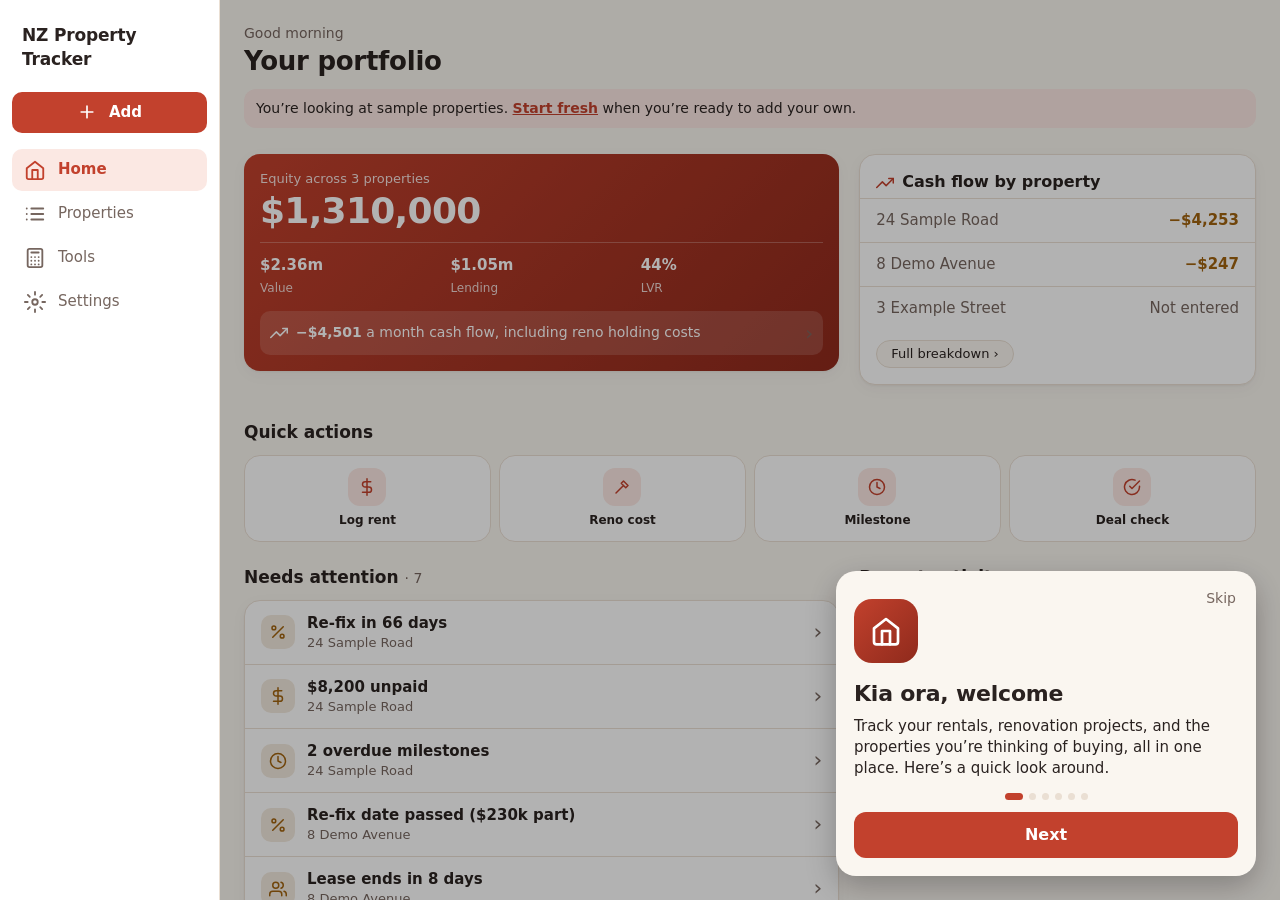
==== commit 0137c441: "Add sign-in and property sync across devices (Supabase) Co-Authored-By: Claude Opus 5.5 <noreply@ant" ====
--- a/index.html
+++ b/index.html
@@ -65,12 +65,14 @@
 <script src="js/tax.js"></script>
 <script src="js/address.js"></script>
 <script src="js/councils.js"></script>
+<script src="js/charts.js"></script>
 <script src="js/views.js"></script>
 <script src="js/home.js"></script>
 <script src="js/forms.js"></script>
 <script src="js/tools.js"></script>
 <script src="js/tour.js"></script>
 <script src="js/picker.js"></script>
+<script src="js/sync.js"></script>
 <script src="js/main.js"></script>
 </body>
 </html>
--- a/layout.css
+++ b/layout.css
@@ -51,6 +51,7 @@
 .list .r:last-child{padding-bottom:0}
 .list .r span{color:var(--mute);min-width:0}
 .list .r b{white-space:nowrap}
+.list .r b.mute{color:var(--mute);font-weight:400}
 .list .r b.noloan{display:flex;flex-direction:column;align-items:flex-end;gap:6px;text-align:right}
 .list .r b.noloan .edit{font-weight:600;color:var(--acc)}
 button.r{cursor:pointer}
@@ -396,3 +397,22 @@
 .accs i{width:28px;height:28px;border-radius:50%;box-shadow:inset 0 0 0 2px rgba(255,255,255,.35)}
 .accs button.on{border-color:var(--acc);background:var(--acc2);font-weight:700}
 .accs button.on i{box-shadow:0 0 0 2px var(--card),0 0 0 4px var(--acc)}
+/* Line charts (charts.js): value over time on a property's Overview, and the portfolio on Home. Thin 2px lines,
+   recessive grid and labels, a legend with today's figures when there's more than one line, and a crosshair with a
+   tooltip on hover or touch. */
+.lch{margin-top:12px}
+.lleg{display:flex;flex-wrap:wrap;gap:4px 16px;font-size:13px;color:var(--mute);margin-bottom:10px}
+.lleg i,.ltip i{display:inline-block;width:12px;height:3px;border-radius:2px;vertical-align:middle;margin-right:6px}
+.lleg b{color:var(--ink);margin-left:6px}
+.lplot{position:relative;height:150px;touch-action:pan-y;cursor:crosshair;-webkit-user-select:none;user-select:none}
+.lplot svg{position:absolute;inset:0;width:100%;height:100%;overflow:visible}
+.lplot .gl{stroke:var(--line);stroke-width:1;vector-effect:non-scaling-stroke}
+.lplot .ln{fill:none;stroke-width:2;stroke-linejoin:round;vector-effect:non-scaling-stroke}
+.ly{position:absolute;left:0;transform:translateY(-100%);padding-bottom:2px;font-size:11px;color:var(--mute);pointer-events:none}
+.ldot{position:absolute;width:9px;height:9px;border-radius:50%;transform:translate(-50%,-50%);box-shadow:0 0 0 2px var(--card);pointer-events:none}
+.lx{position:absolute;top:0;bottom:0;width:1px;background:var(--mute);opacity:.5;pointer-events:none}
+.ltip{position:absolute;top:-6px;transform:translateY(-100%);display:flex;flex-direction:column;gap:2px;padding:7px 10px;background:var(--card);border:1px solid var(--line);border-radius:10px;font-size:12px;white-space:nowrap;box-shadow:0 4px 14px rgba(0,0,0,.12);pointer-events:none;z-index:3}
+.ltip b{font-size:12px}
+.lxa{display:flex;justify-content:space-between;margin-top:6px;font-size:11px;color:var(--mute)}
+.sr{position:absolute;width:1px;height:1px;overflow:hidden;clip:rect(0 0 0 0);white-space:nowrap}
+@media (min-width:900px){.dhist{grid-column:1/-1}.lplot{height:190px}}
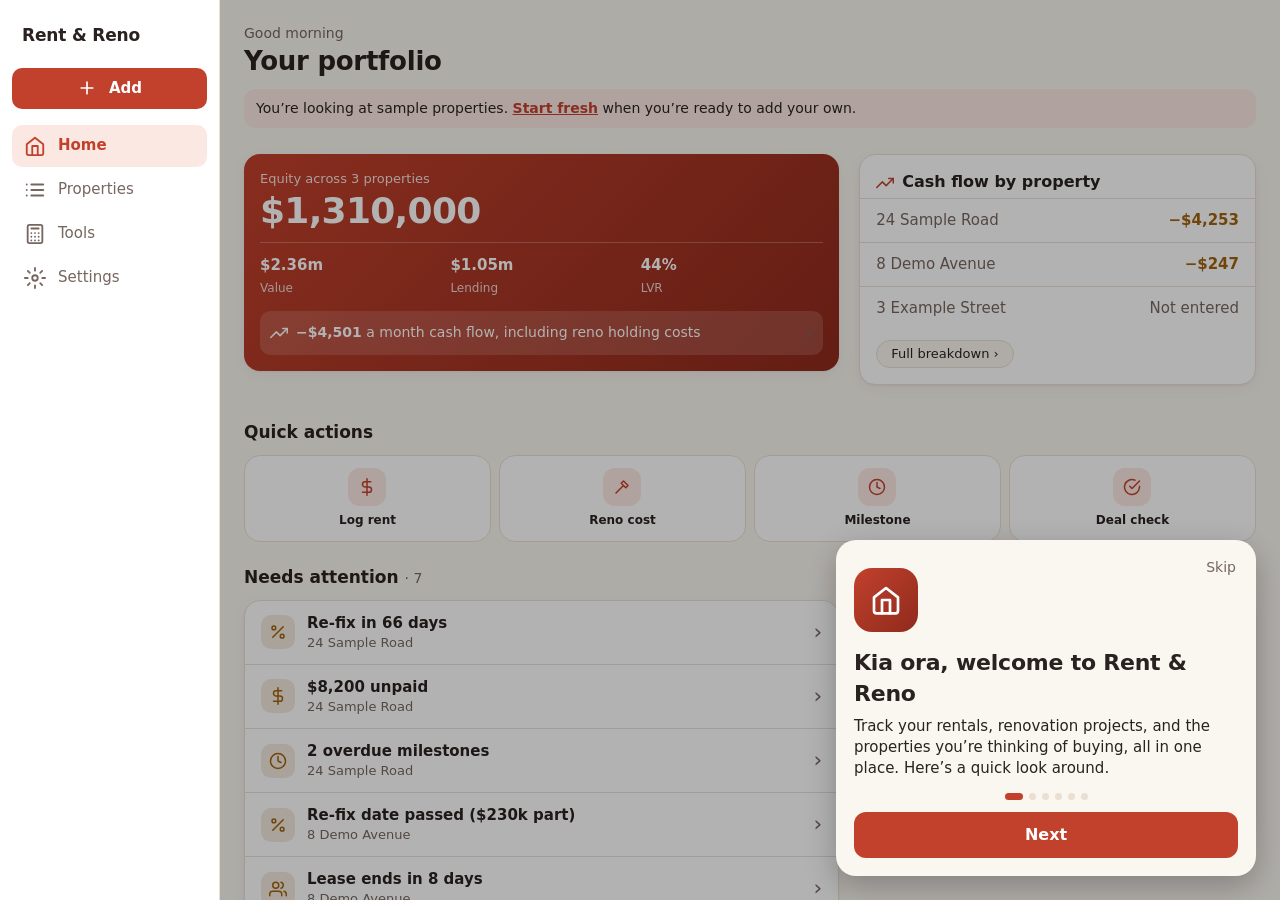
==== commit 4ff7e975: "Rename the app to Rent & Reno Also fix the last tour slide, which still said nothing is sent to a se" ====
--- a/index.html
+++ b/index.html
@@ -3,10 +3,10 @@
 <head>
 <meta charset="utf-8">
 <meta name="viewport" content="width=device-width, initial-scale=1, viewport-fit=cover">
-<title>NZ Property Tracker</title>
+<title>Rent &amp; Reno</title>
 <meta name="theme-color" content="#c2412d">
 <meta name="apple-mobile-web-app-capable" content="yes">
-<meta name="apple-mobile-web-app-title" content="Properties">
+<meta name="apple-mobile-web-app-title" content="Rent &amp; Reno">
 <meta name="apple-mobile-web-app-status-bar-style" content="black-translucent">
 <link rel="manifest" href="manifest.webmanifest">
 <link rel="icon" href="icons/icon-192.png">
--- a/layout.css
+++ b/layout.css
@@ -290,7 +290,7 @@
   /* Sidebar: the app's name, a red "Add" button, then the sections with their names beside the icons. */
   .nav{top:0;right:auto;width:220px;grid-template-columns:1fr;grid-auto-rows:min-content;align-content:start;gap:2px;
     padding:calc(20px + env(safe-area-inset-top,0px)) 12px 16px;border-top:0;border-right:1px solid var(--line)}
-  .nav::before{content:"NZ Property Tracker";order:-2;display:block;padding:4px 10px 18px;font-size:17px;font-weight:750;color:var(--ink);letter-spacing:-.01em}
+  .nav::before{content:"Rent & Reno";order:-2;display:block;padding:4px 10px 18px;font-size:17px;font-weight:750;color:var(--ink);letter-spacing:-.01em}
   .nav button{flex-direction:row;justify-content:flex-start;gap:12px;padding:10px 12px;border-radius:10px;font-size:15px}
   .nav button:hover{background:var(--acc2);color:var(--acc)}
   .nav button.on{background:var(--acc2)}
@@ -404,15 +404,27 @@
 .lleg{display:flex;flex-wrap:wrap;gap:4px 16px;font-size:13px;color:var(--mute);margin-bottom:10px}
 .lleg i,.ltip i{display:inline-block;width:12px;height:3px;border-radius:2px;vertical-align:middle;margin-right:6px}
 .lleg b{color:var(--ink);margin-left:6px}
-.lplot{position:relative;height:150px;touch-action:pan-y;cursor:crosshair;-webkit-user-select:none;user-select:none}
+/* The plot sits right of a 48px gutter for the amounts, so lines never run through them. */
+.lplot{position:relative;height:150px;margin-left:48px;touch-action:pan-y;cursor:crosshair;-webkit-user-select:none;user-select:none}
 .lplot svg{position:absolute;inset:0;width:100%;height:100%;overflow:visible}
 .lplot .gl{stroke:var(--line);stroke-width:1;vector-effect:non-scaling-stroke}
 .lplot .ln{fill:none;stroke-width:2;stroke-linejoin:round;vector-effect:non-scaling-stroke}
-.ly{position:absolute;left:0;transform:translateY(-100%);padding-bottom:2px;font-size:11px;color:var(--mute);pointer-events:none}
+.ly{position:absolute;left:-48px;width:42px;text-align:right;transform:translateY(-50%);font-size:11px;line-height:1;color:var(--mute);pointer-events:none;font-variant-numeric:tabular-nums}
 .ldot{position:absolute;width:9px;height:9px;border-radius:50%;transform:translate(-50%,-50%);box-shadow:0 0 0 2px var(--card);pointer-events:none}
 .lx{position:absolute;top:0;bottom:0;width:1px;background:var(--mute);opacity:.5;pointer-events:none}
 .ltip{position:absolute;top:-6px;transform:translateY(-100%);display:flex;flex-direction:column;gap:2px;padding:7px 10px;background:var(--card);border:1px solid var(--line);border-radius:10px;font-size:12px;white-space:nowrap;box-shadow:0 4px 14px rgba(0,0,0,.12);pointer-events:none;z-index:3}
 .ltip b{font-size:12px}
-.lxa{display:flex;justify-content:space-between;margin-top:6px;font-size:11px;color:var(--mute)}
+.ltip[hidden]{display:none}
+.lxa{display:flex;justify-content:space-between;margin:6px 0 0 48px;font-size:11px;color:var(--mute)}
 .sr{position:absolute;width:1px;height:1px;overflow:hidden;clip:rect(0 0 0 0);white-space:nowrap}
 @media (min-width:900px){.dhist{grid-column:1/-1}.lplot{height:190px}}
+
+/* Buttons show they've been pressed (and are dimmed while busy), which matters most with a mouse. */
+.go{transition:transform .08s,filter .08s}
+.go:active:not(:disabled){transform:scale(.98);filter:brightness(.9)}
+.go:disabled{opacity:.6;cursor:default}
+@media (hover:hover){.go:hover:not(:disabled){filter:brightness(1.07)}}
+/* Sync card: the sign-in link has been sent. */
+.sysent{display:flex;gap:10px;align-items:flex-start;margin-top:12px;padding:12px;border-radius:12px;background:color-mix(in srgb,var(--good) 12%,var(--card))}
+.sysent svg{flex:none;width:20px;height:20px;color:var(--good);margin-top:1px}
+.sysent p{margin:0;font-size:14px}
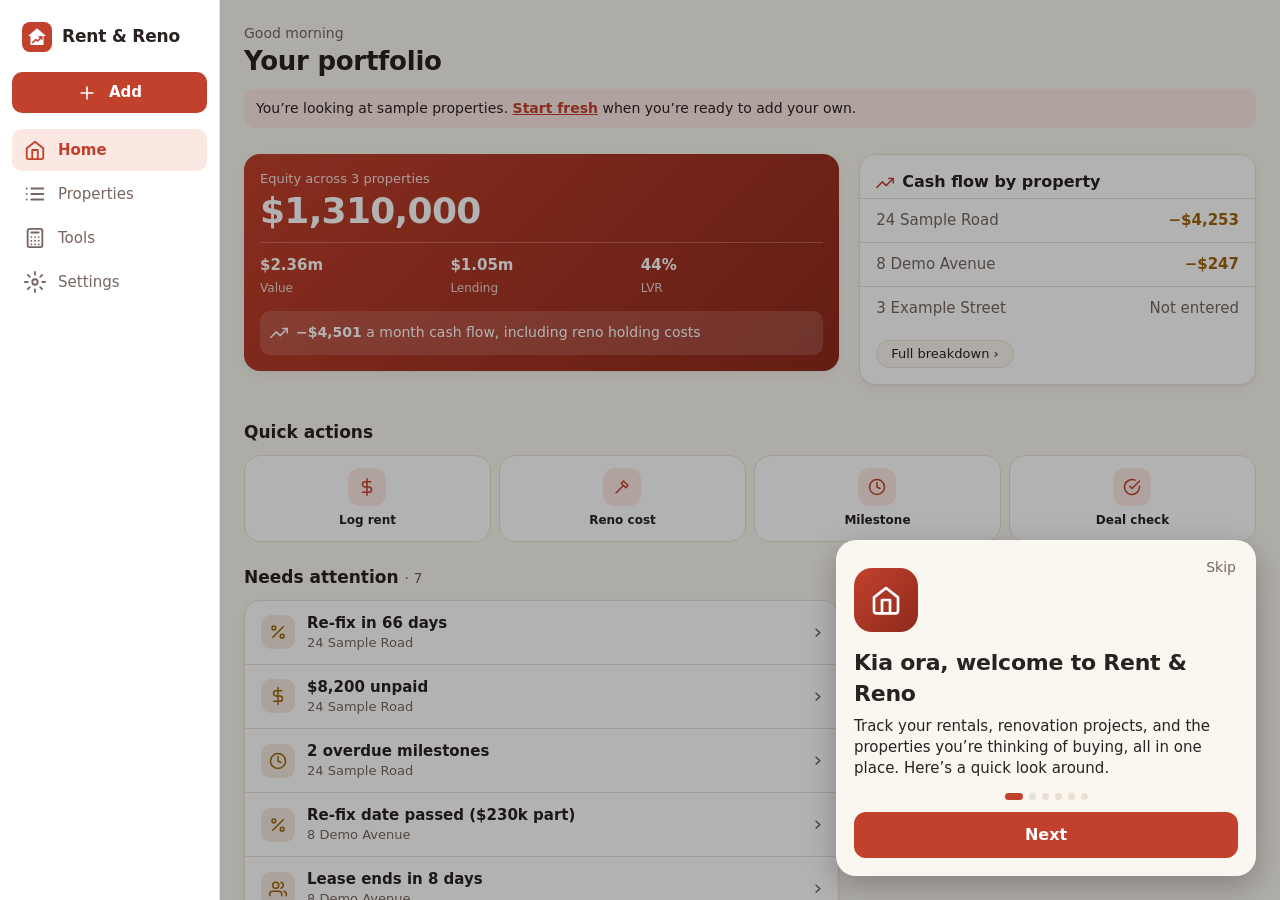
==== commit 2819d6ba: "Desktop sidebar: app icon beside the name, linking to Home Co-Authored-By: Claude Opus 5.5 <noreply@" ====
--- a/index.html
+++ b/index.html
@@ -29,6 +29,7 @@
   <section class="screen page" id="p3"></section>
 </main>
 <nav class="nav" id="nav">
+  <a class="brand" href="./" data-home aria-label="Rent &amp; Reno: go to Home"><img src="icons/icon-192.png" alt="" width="30" height="30">Rent &amp; Reno</a>
   <button data-tab="home"><svg class="ic" viewBox="0 0 24 24" aria-hidden="true"><path d="M3 10l9-7 9 7v10a2 2 0 0 1-2 2H5a2 2 0 0 1-2-2z"/><path d="M9 22V12h6v10"/></svg>Home</button>
   <button data-tab="p0"><svg class="ic" viewBox="0 0 24 24" aria-hidden="true"><path d="M8 6h13M8 12h13M8 18h13M3 6h.01M3 12h.01M3 18h.01"/></svg>Properties</button>
   <button id="plusbtn" aria-label="Add"><span class="plus"><svg class="ic" viewBox="0 0 24 24" aria-hidden="true"><path d="M12 5v14M5 12h14"/></svg></span></button>
--- a/styles.css
+++ b/styles.css
@@ -122,14 +122,6 @@
 #setbody .card+.card{margin-top:12px}
 @keyframes up{from{transform:translateY(40px);opacity:.6}}
 @media (prefers-reduced-motion:reduce){.sheetbox{animation:none}}
-.pick{display:flex;align-items:center;gap:14px;width:100%;margin-top:12px;padding:16px 14px;border:1px solid var(--line);border-radius:14px;background:var(--bg);color:var(--ink);font:inherit;text-align:left;cursor:pointer;transition:border-color .15s,background .15s}
-.pick:hover,.pick:focus-visible{border-color:var(--acc);background:var(--acc2)}
-.pick:active{transform:scale(.99)}
-.pick svg{flex:none;width:42px;height:42px;padding:9px;border-radius:12px;background:var(--acc2);color:var(--acc);fill:none;stroke:currentColor;stroke-width:2;stroke-linecap:round;stroke-linejoin:round}
-.pick>span{flex:1;min-width:0}
-.pick b{display:block;font-size:16px}
-.pick .sub{display:block;margin-top:2px}
-.pick i{font-style:normal;font-size:22px;color:var(--mute)}
 .back{border:0;background:none;color:var(--acc);font:inherit;font-size:14px;padding:0 0 8px;cursor:pointer}
 .ftitle{display:block;font-size:20px}
 .enter{animation:fadeup .22s ease-out}
--- a/layout.css
+++ b/layout.css
@@ -11,6 +11,7 @@
 body.typing .nav{display:none}
 .nav button{position:relative;display:flex;flex-direction:column;align-items:center;gap:3px;border:0;background:none;color:var(--mute);font:inherit;font-size:11px;padding:4px 0;cursor:pointer}
 .nav button .ic{width:22px;height:22px}
+.nav .brand{display:none}
 .nav button.on{color:var(--acc);font-weight:600}
 .nav .plus{width:56px;height:56px;margin-top:-26px;border-radius:50%;background:var(--acc);color:var(--onacc);display:grid;place-items:center;box-shadow:0 6px 18px color-mix(in srgb,var(--hero1) 35%,transparent)}
 .nav .plus .ic{width:26px;height:26px}
@@ -140,12 +141,25 @@
 .grab{width:40px;height:4px;border-radius:2px;background:var(--line);margin:-4px auto 14px}
 .sheetbox::before{display:none}
 #plusbody .ftitle{margin-bottom:12px}
-.opts{display:grid;grid-template-columns:1fr 1fr;gap:10px}
-.opts button{display:flex;flex-direction:column;align-items:flex-start;gap:6px;text-align:left;padding:14px;border-radius:16px;border:1px solid var(--line);background:var(--card);color:var(--ink);font:inherit;cursor:pointer}
-.opts button b{font-size:15px}
-.opts button .sub{font-size:12px}
-#plusbody .edit{display:inline-flex;align-items:center;gap:6px;padding:8px 14px}
-#plusbody .edit .ic{width:16px;height:16px}
+/* New property: one tile per type, side by side, each in its type's colour; picking one opens its form. The other
+   actions are rows grouped under the property type they're for, in its colour. */
+.pnt{display:grid;grid-template-columns:repeat(3,1fr);gap:8px}
+.pnt button{display:flex;flex-direction:column;align-items:center;gap:8px;padding:14px 6px 12px;border:1px solid color-mix(in srgb,var(--ty) 30%,var(--line));border-radius:16px;background:color-mix(in srgb,var(--ty) 10%,var(--card));color:var(--ink);font:inherit;text-align:center;cursor:pointer}
+.pnt .ib{width:42px;height:42px;border-radius:12px;background:var(--card);color:var(--ty)}
+.pnt b{font-size:14px;line-height:1.2}
+.pq{display:flex;align-items:center;gap:12px;width:100%;text-align:left;font:inherit;cursor:pointer}
+.pq>span:nth-child(2){flex:1;min-width:0;display:flex;flex-direction:column}
+.pgh{display:flex;align-items:center;gap:8px;margin:18px 2px 8px;font-size:13px;font-weight:700;color:var(--mute)}
+.pgh::before{content:'';width:9px;height:9px;border-radius:50%;background:var(--ty)}
+.ftitle+.pgh{margin-top:4px}.ftitle+.pgh::before{display:none}
+.pq{padding:10px 12px;margin-bottom:6px;border:1px solid var(--line);border-radius:14px;background:var(--card);color:var(--ink)}
+.pq .ib{width:36px;height:36px;border-radius:10px;background:color-mix(in srgb,var(--ty) 14%,var(--card));color:var(--ty)}
+.pq b{font-size:15px}
+.pq .sub{font-size:12px}
+.pq:active,.pnt button:active{transform:scale(.985)}
+@media (hover:hover){.pq:hover,.pnt button:hover{border-color:color-mix(in srgb,var(--ty) 55%,var(--line))}}
+/* Type switch at the top of Add a property. */
+.segt{margin:8px 0 2px;gap:6px}.segt button{padding:8px 4px;font-size:14px}
 .pickp{display:flex;align-items:center;gap:12px;width:100%;padding:10px;margin-bottom:8px;border:1px solid var(--line);border-radius:14px;background:var(--card);color:var(--ink);font:inherit;text-align:left;cursor:pointer}
 .pickp .ph{width:48px;height:48px;border-radius:12px}
 .pickp .ph .ic{width:20px;height:20px}
@@ -290,7 +304,10 @@
   /* Sidebar: the app's name, a red "Add" button, then the sections with their names beside the icons. */
   .nav{top:0;right:auto;width:220px;grid-template-columns:1fr;grid-auto-rows:min-content;align-content:start;gap:2px;
     padding:calc(20px + env(safe-area-inset-top,0px)) 12px 16px;border-top:0;border-right:1px solid var(--line)}
-  .nav::before{content:"Rent & Reno";order:-2;display:block;padding:4px 10px 18px;font-size:17px;font-weight:750;color:var(--ink);letter-spacing:-.01em}
+  /* The app icon and name at the top, which go back to Home. */
+  .nav .brand{order:-2;display:flex;align-items:center;gap:10px;padding:2px 10px 18px;font-size:17px;font-weight:750;color:var(--ink);letter-spacing:-.01em;text-decoration:none}
+  .nav .brand img{width:30px;height:30px;border-radius:8px;flex:none}
+  .nav .brand:hover{color:var(--acc)}
   .nav button{flex-direction:row;justify-content:flex-start;gap:12px;padding:10px 12px;border-radius:10px;font-size:15px}
   .nav button:hover{background:var(--acc2);color:var(--acc)}
   .nav button.on{background:var(--acc2)}
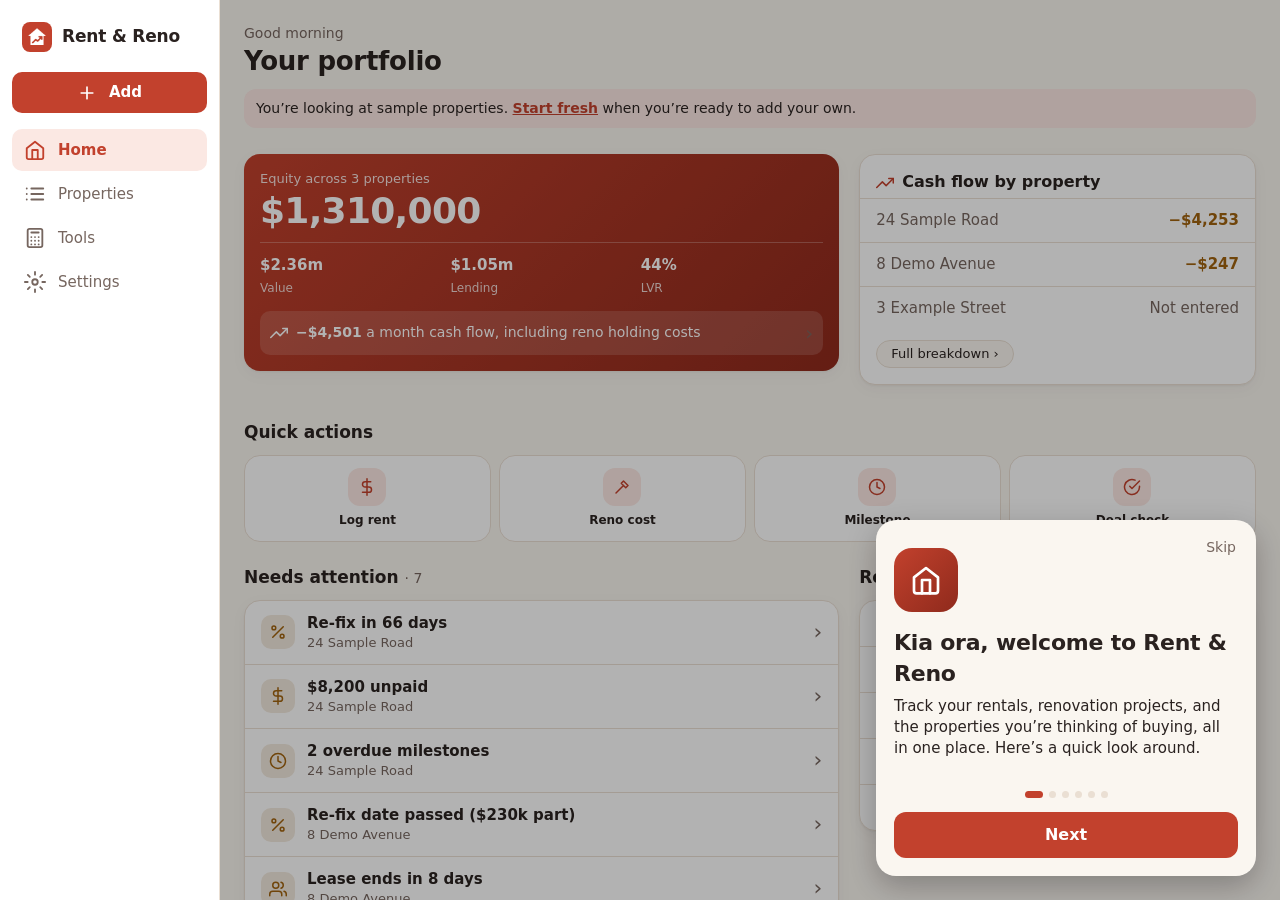
==== commit 3312cf4a: "iPhone app: standard status bar, so iOS gives the app the full screen height (no empty strip under t" ====
--- a/index.html
+++ b/index.html
@@ -7,7 +7,9 @@
 <meta name="theme-color" content="#c2412d">
 <meta name="apple-mobile-web-app-capable" content="yes">
 <meta name="apple-mobile-web-app-title" content="Rent &amp; Reno">
-<meta name="apple-mobile-web-app-status-bar-style" content="black-translucent">
+<!-- Standard status bar: with black-translucent (drawing under the clock), iOS cut the status bar's height off the
+     bottom of the home-screen app's window, leaving an empty strip under the tab bar. -->
+<meta name="apple-mobile-web-app-status-bar-style" content="default">
 <link rel="manifest" href="manifest.webmanifest">
 <link rel="icon" href="icons/icon-192.png">
 <link rel="apple-touch-icon" href="icons/apple-touch-icon.png">
@@ -44,6 +46,10 @@
   <div class="sheetbg" id="sheetbg"></div>
   <div class="sheetbox" id="sheetbody" role="dialog" aria-modal="true"></div>
 </div>
+<div class="sheet" id="ob" hidden>
+  <div class="sheetbg" id="obbg"></div>
+  <div class="sheetbox" id="obbody" role="dialog" aria-modal="true" aria-label="Getting set up"></div>
+</div>
 <div class="sheet tour" id="tour" hidden>
   <div class="sheetbg"></div>
   <div class="tourbox" id="tourbody" role="dialog" aria-modal="true" aria-labelledby="tourt"></div>
@@ -52,7 +58,7 @@
   <div class="sheetbg"></div>
   <div class="sheetbox" id="pickbody" role="dialog" aria-modal="true"></div>
 </div>
-<div class="toast" id="toast" role="status" hidden><span id="toastmsg"></span><button id="undo">Undo</button></div>
+<div class="toast" id="toast" role="status" hidden><span id="toastmsg"></span><button id="undo">Undo</button><button id="toastx" aria-label="Dismiss" hidden></button></div>
 <!-- Plain scripts sharing one global scope, no build step. main.js must load last. -->
 <script src="js/data.js"></script>
 <script src="js/util.js"></script>
@@ -74,6 +80,7 @@
 <script src="js/tour.js"></script>
 <script src="js/picker.js"></script>
 <script src="js/sync.js"></script>
+<script src="js/onboard.js"></script>
 <script src="js/main.js"></script>
 </body>
 </html>
--- a/styles.css
+++ b/styles.css
@@ -1,12 +1,14 @@
 /* Pōhutukawa red on sand. --acc: buttons, links, selected states. --good: equity, profit, progress. --warn: over budget, overdue.
    --ty-project, --ty-rental, --ty-potential: telling property types apart (Properties list and table). */
-:root{--bg:#faf6f0;--card:#fff;--ink:#2a2220;--mute:#76665f;--line:#eadfd3;--acc:#c2412d;--acc2:#fbe8e3;--good:#2f855a;--warn:#a0620e;--onacc:#fff;--ty-project:#b5542f;--ty-rental:#3d7a5a;--ty-potential:#5a6688;box-sizing:border-box;padding-top:env(safe-area-inset-top,0px);padding-bottom:env(safe-area-inset-bottom,0px)}
+:root{--sab:env(safe-area-inset-bottom,0px);--bg:#faf6f0;--card:#fff;--ink:#2a2220;--mute:#76665f;--line:#eadfd3;--acc:#c2412d;--acc2:#fbe8e3;--good:#2f855a;--warn:#a0620e;--onacc:#fff;--ty-project:#b5542f;--ty-rental:#3d7a5a;--ty-potential:#5a6688;box-sizing:border-box;padding-top:env(safe-area-inset-top,0px);padding-bottom:var(--sab)}
 @media (prefers-color-scheme:dark){:root:not([data-theme="light"]){--bg:#1c1715;--card:#2a2320;--ink:#f3ece8;--mute:#b3a39b;--line:#3d332e;--acc:#f0806b;--acc2:#3d2622;--good:#5fbf8a;--warn:#e0a84a;--onacc:#1c1715;--ty-project:#e8916b;--ty-rental:#7fc09b;--ty-potential:#9eabcb;color-scheme:dark}}
 :root[data-theme="dark"]{--bg:#1c1715;--card:#2a2320;--ink:#f3ece8;--mute:#b3a39b;--line:#3d332e;--acc:#f0806b;--acc2:#3d2622;--good:#5fbf8a;--warn:#e0a84a;--onacc:#1c1715;--ty-project:#e8916b;--ty-rental:#7fc09b;--ty-potential:#9eabcb;color-scheme:dark}
 *{box-sizing:border-box;-webkit-tap-highlight-color:transparent}
 /* No blue tap box or focus ring on tap (Android Chrome); keyboard users still get the browser's ring. */
 :focus:not(:focus-visible){outline:none}
 html,body{height:100%;margin:0}
+/* No double-tap zoom (Safari zooms on a quick second tap, e.g. the Testing card's confirm tap); pinch zoom still works. */
+:where(*){touch-action:manipulation}
 body{background:var(--bg);color:var(--ink);font:16px/1.4 system-ui,-apple-system,"Segoe UI",Roboto,sans-serif;display:flex;flex-direction:column}
 header{padding:12px 16px 0}
 .sample{font-size:12px;color:var(--mute);margin:0 0 8px}
@@ -116,7 +118,10 @@
 .sheet{position:fixed;inset:0;z-index:2000;display:flex;flex-direction:column;justify-content:flex-end}
 .sheet[hidden]{display:none}
 .sheetbg{position:absolute;inset:0;background:rgba(0,0,0,.45)}
-.sheetbox{position:relative;max-height:90vh;overflow-y:auto;background:var(--bg);border-radius:18px 18px 0 0;padding:16px 16px calc(16px + env(safe-area-inset-bottom,0px));animation:up .2s ease-out}
+.sheetbox{position:relative;max-height:90vh;overflow-y:auto;overscroll-behavior-y:none;background:var(--bg);border-radius:18px 18px 0 0;padding:16px 16px calc(16px + var(--sab));animation:up .2s ease-out}
+/* A panel whose content fits (.fits, main.js) isn't a scroll area at all on phones: iPhone treats a scroll area specially,
+   and moving one with the finger (swipe to close) lagged; a plain box slides smoothly. */
+@media (max-width:899px){.sheetbox.fits{overflow-y:hidden}.sheetbox.fits,.sheetbox.fits *{touch-action:none}}
 .sheetbox::before{content:"";display:block;width:40px;height:4px;border-radius:2px;background:var(--line);margin:-6px auto 10px}
 .sheetbox .card{margin:0}
 #setbody .card+.card{margin-top:12px}
@@ -154,13 +159,25 @@
 .tres b{display:block;font-size:26px;line-height:1.1}
 .tres span{font-size:13px;color:var(--mute)}
 .tout .lines{margin-top:6px}
+/* Tools groups and the calculator list beside an open one are for wide screens (layout.css); on a phone the tiles flow
+   as one grid in TOOLS order, and an empty result is just a line under the fields. */
+.tgset{display:contents}
+.tgh,.trail,.thead,.tempty .tico,.tempty b{display:none}
+.tempty .sub{margin-top:14px}
 .prop .chev{font-style:normal;font-size:24px;color:var(--mute);flex:none}
 .card.cur{border-color:var(--acc);box-shadow:inset 3px 0 0 var(--acc)}
 .stat.wide{grid-column:1/-1}
-.toast{position:fixed;left:16px;right:16px;bottom:calc(16px + env(safe-area-inset-bottom,0px));z-index:2500;max-width:480px;margin:0 auto;display:flex;align-items:center;justify-content:space-between;gap:12px;padding:12px 14px 12px 16px;border-radius:12px;border:1px solid var(--line);background:var(--card);color:var(--ink);box-shadow:0 6px 24px rgba(0,0,0,.3);font-size:14px;animation:fadeup .2s ease-out}
+.toast{position:fixed;left:16px;right:16px;bottom:calc(16px + var(--sab));z-index:2500;max-width:480px;margin:0 auto;display:flex;align-items:center;justify-content:space-between;gap:12px;padding:12px 14px 12px 16px;border-radius:12px;border:1px solid var(--line);background:var(--card);color:var(--ink);box-shadow:0 6px 24px rgba(0,0,0,.3);font-size:14px;animation:fadeup .2s ease-out}
 .toast[hidden]{display:none}
+.toast{touch-action:none;cursor:grab}
 .toast span{min-width:0;overflow:hidden;text-overflow:ellipsis;white-space:nowrap}
 .toast button{flex:none;border:0;background:none;color:var(--acc);font:inherit;font-weight:700;cursor:pointer;padding:4px 6px}
+/* Undo is a soft accent pill, so it reads as a button; on a computer a round × (a line icon) closes the message. */
+.toast #toastmsg{flex:1}.toast.desk{cursor:default}
+.toast #undo{background:var(--acc2);border:1px solid color-mix(in srgb,var(--acc) 28%,transparent);border-radius:999px;padding:6px 14px}
+.toast #undo:hover{filter:brightness(.97)}
+.toast #toastx{width:30px;height:30px;padding:0;margin-left:-4px;border-radius:50%;display:grid;place-items:center;color:var(--mute)}
+.toast #toastx[hidden]{display:none}.toast #toastx .ic{width:16px;height:16px}.toast #toastx:hover{background:color-mix(in srgb,var(--ink) 8%,transparent);color:var(--ink)}
 input.bad,select.bad{border-color:var(--warn);box-shadow:0 0 0 1px var(--warn)}
 .more{margin-top:18px;border:1px solid var(--line);border-radius:12px;padding:0 12px}
 .more summary{padding:12px 0;font-weight:600;cursor:pointer;list-style:none;display:flex;justify-content:space-between}
@@ -187,3 +204,10 @@
 :root[data-accent="pounamu"][data-theme="dark"]{--acc:#5ec4b8;--acc2:#1a3431}
 :root[data-accent="twilight"][data-theme="dark"]{--acc:#c39be0;--acc2:#33263d}
 :root[data-accent="ironsand"][data-theme="dark"]{--acc:#e2ddd8;--acc2:#3a3532;--hero1:#6e6663;--hero2:#45403d}
+/* Date fields on iPhone: Safari gives them a fixed minimum width (and centres the date), so in two-column rows they
+   ran past the right edge. Only for iOS (-webkit-touch-callout), so other browsers keep their calendar button. */
+.fgrid>*,.fld{min-width:0}
+@supports (-webkit-touch-callout:none){
+  input[type=date]{-webkit-appearance:none;appearance:none;box-sizing:border-box;min-width:0;max-width:100%;min-height:44px;text-align:left}
+  input[type=date]::-webkit-date-and-time-value{text-align:left}
+}
--- a/layout.css
+++ b/layout.css
@@ -2,12 +2,17 @@
    the Properties list, the full-screen property page and the + menu. Loaded after styles.css, so it wins on conflicts. */
 body{overflow:hidden}
 .screens{position:fixed;inset:0}
-.screen{position:absolute;inset:0;display:none;overflow-y:auto;-webkit-overflow-scrolling:touch;padding:calc(16px + env(safe-area-inset-top,0px)) 16px calc(100px + env(safe-area-inset-bottom,0px))}
+.screen{position:absolute;inset:0;display:none;overflow-y:auto;-webkit-overflow-scrolling:touch;padding:calc(16px + env(safe-area-inset-top,0px)) 16px calc(100px + var(--sab))}
 .screen.on{display:block;animation:fadein .16s ease-out}
 .screen.page{padding-top:0}
 @keyframes fadein{from{opacity:0}}
 @media (prefers-reduced-motion:reduce){.screen.on{animation:none}}
-.nav{position:fixed;left:0;right:0;bottom:0;z-index:20;display:grid;grid-template-columns:repeat(5,1fr);align-items:start;background:var(--card);border-top:1px solid var(--line);padding:8px 4px calc(8px + env(safe-area-inset-bottom,0px))}
+.nav{position:fixed;left:0;right:0;bottom:0;z-index:20;display:grid;grid-template-columns:repeat(5,1fr);align-items:start;background:var(--card);border-top:1px solid var(--line);padding:8px 4px calc(8px + var(--sab))}
+/* On iPhone's home-screen app the page can stop short of the bottom edge, leaving a strip below the tab bar.
+   The page behind (html) and an extension under the bar both take the bar's colour, so the strip blends in. */
+html{background:var(--card)}
+.nav::after{content:"";position:absolute;left:0;right:0;top:100%;height:120px;background:inherit}
+html.iosgap .nav{background:var(--bg)}
 body.typing .nav{display:none}
 .nav button{position:relative;display:flex;flex-direction:column;align-items:center;gap:3px;border:0;background:none;color:var(--mute);font:inherit;font-size:11px;padding:4px 0;cursor:pointer}
 .nav button .ic{width:22px;height:22px}
@@ -17,7 +22,7 @@
 .nav .plus .ic{width:26px;height:26px}
 .ndot{position:absolute;top:3px;left:calc(50% + 6px);width:8px;height:8px;border-radius:50%;background:var(--warn)}
 .ndot[hidden]{display:none}
-.toast{bottom:calc(92px + env(safe-area-inset-bottom,0px))}
+.toast{bottom:calc(92px + var(--sab))}
 body.typing .toast{bottom:16px}
 .ptitle{font-size:26px;line-height:1.2;margin:2px 0 4px;letter-spacing:-.01em}
 .hh2{font-size:17px;margin:24px 0 10px}
@@ -129,11 +134,21 @@
 .herocard{position:relative;z-index:2;margin-top:-20px}
 .big2{font-size:32px;font-weight:750;letter-spacing:-.02em;line-height:1.15;margin:4px 0 2px}
 .herocard .bar{margin:10px 0 6px}
-.secnav{position:sticky;top:0;z-index:5;display:flex;gap:0;padding:3px;margin:14px 0 12px;background:var(--card);border:1px solid var(--line);border-radius:12px;box-shadow:0 4px 12px var(--bg)}
+/* Section tabs stick just below the iPhone's status bar (safe area); once they're stuck, #p1.secstuck fills the strip above
+   them (main.js), so content doesn't scroll behind the clock. Elsewhere the safe area is 0, so nothing changes. */
+.secnav{position:sticky;top:env(safe-area-inset-top,0px);z-index:5;display:flex;gap:0;padding:3px;margin:14px 0 12px;background:var(--card);border:1px solid var(--line);border-radius:12px;box-shadow:0 4px 12px var(--bg)}
+#p1.secstuck::before{content:"";position:fixed;top:0;left:0;right:0;height:env(safe-area-inset-top,0px);background:var(--bg);z-index:6}
+/* The main tabs scroll under the iPhone's status bar too: the strip behind it stays filled (it's the empty top padding
+   before scrolling, and 0 high where there's no notch). */
+#home::before,#p0::before,#toolbody::before,#setbody::before{content:"";position:fixed;top:0;left:0;right:0;height:env(safe-area-inset-top,0px);background:var(--bg);z-index:6}
 .secnav button{display:block;flex:1;border:0;background:none;border-radius:9px;padding:8px 2px;font:inherit;font-size:13px;color:var(--mute)}
 .secnav button.on{background:var(--acc);color:var(--onacc);font-weight:600;border:0}
 .secnav button.dot::after{top:5px;right:6px}
+/* Page header (Back, the page name, an action), stuck to the top. Pages opened on top (.screen.page) have no top
+   padding; the calculators sit in the Tools tab, which does (more on iPhone, for the notch), so their bar starts that
+   far up and is pinned that far up, or content scrolled through the gap above it. */
 .pagebar{position:sticky;top:0;z-index:5;display:flex;align-items:center;gap:10px;margin:0 -16px 12px;padding:calc(10px + env(safe-area-inset-top,0px)) 16px 10px;background:var(--bg)}
+#toolbody>.pagebar{top:calc(-16px - env(safe-area-inset-top,0px));margin-top:calc(-16px - env(safe-area-inset-top,0px));padding-top:calc(10px + env(safe-area-inset-top,0px))}
 .pagebar b{font-size:17px}
 .pback{width:38px;height:38px;flex:none;border-radius:50%;border:1px solid var(--line);background:var(--card);color:var(--ink);display:grid;place-items:center;cursor:pointer}
 
@@ -158,6 +173,34 @@
 .pq .sub{font-size:12px}
 .pq:active,.pnt button:active{transform:scale(.985)}
 @media (hover:hover){.pq:hover,.pnt button:hover{border-color:color-mix(in srgb,var(--ty) 55%,var(--line))}}
+/* Remaining term: years and months, or the end date, boxed together with "or" between (either fills in the other). */
+.tbox{margin-top:14px;padding:2px 12px 12px;border:1px solid var(--line);border-radius:14px}
+.tbox .tbl{font-weight:600;color:var(--ink)}
+.tterm label{margin-top:4px;font-size:12px}
+.tor{display:flex;align-items:center;gap:10px;margin:12px 0 -4px;font-size:12px;color:var(--mute)}
+.tor::before,.tor::after{content:'';flex:1;height:1px;background:var(--line)}
+/* Cards scrolled to on a property page stop below the sticky section tabs, so their heading shows. */
+#p1 .card{scroll-margin-top:64px}
+/* Links in the Healthy Homes card (the report review note) in the accent colour. */
+#hhcard .sub a{color:var(--acc);font-weight:600}
+/* Tax year summary button in a property's headline card. */
+.herocard .taxb{display:inline-flex;align-items:center;gap:6px;margin-top:10px}.herocard .taxb .ic{width:15px;height:15px}
+/* Offline note on Home (signed in, no connection): cloud icon beside the text. */
+.offnote{display:flex;gap:10px;align-items:flex-start}.offnote .ic{width:18px;height:18px;flex:none;margin-top:2px;color:var(--acc)}
+/* Getting set up (onboard.js): step count, icon and title, numbered steps with the Share icon inline, and a note. */
+.obstep{margin:0 0 6px;font-size:12px;font-weight:600;color:var(--mute)}
+.obhd{display:flex;align-items:center;gap:12px;margin-bottom:8px}.obhd .ftitle{margin:0;font-size:19px;line-height:1.25}
+.obsteps{margin:12px 0 0;padding-left:22px}.obsteps li{margin:0 0 8px;line-height:1.45}
+.obshare{width:18px;height:18px;vertical-align:-3px;color:var(--acc)}
+.obnote{margin-top:10px}.obnote a{color:var(--acc);font-weight:600}
+#obbody .btns{margin-top:16px}
+/* Calculators: a switch at the top (tswitch() in tools.js) with its hint, and group headings in the fields. */
+.tsw{margin-top:12px;gap:6px}.tsw button{padding:8px 4px;font-size:14px;white-space:nowrap}.tswh{margin:6px 2px 0}
+.tfsw{margin-top:0}
+.fgrid .tgrp{margin:16px 2px 0}
+/* Set up your rental (setupCard() in rental.js): rows like the + menu's, ticked green once done. */
+.setup .pq:last-child{margin-bottom:0}
+.setup .sudone{opacity:.75}.setup .sudone .ib{background:color-mix(in srgb,var(--good) 15%,var(--card));color:var(--good)}
 /* Type switch at the top of Add a property. */
 .segt{margin:8px 0 2px;gap:6px}.segt button{padding:8px 4px;font-size:14px}
 .pickp{display:flex;align-items:center;gap:12px;width:100%;padding:10px;margin-bottom:8px;border:1px solid var(--line);border-radius:14px;background:var(--card);color:var(--ink);font:inherit;text-align:left;cursor:pointer}
@@ -185,11 +228,11 @@
 .rlink span{display:block;margin-top:2px}
 /* Welcome tour (tour.js): a card just above the tab bar, with each slide's page showing behind a light dim. The real
    tab bar sits above the dim with the slide's button ringed; on the + slide the card moves to the top, over the + menu. */
-.tour{justify-content:flex-end;align-items:center;padding:16px 16px calc(84px + env(safe-area-inset-bottom,0px))}
+.tour{justify-content:flex-end;align-items:center;padding:16px 16px calc(84px + var(--sab))}
 .tour.top{justify-content:flex-start;padding:calc(16px + env(safe-area-inset-top,0px)) 16px 16px}
 .tour .sheetbg{background:rgba(0,0,0,.3)}
 .touring #plus .sheetbg{display:none}
-.touring #plusbody{padding-bottom:calc(96px + env(safe-area-inset-bottom,0px))}
+.touring #plusbody{padding-bottom:calc(96px + var(--sab))}
 .touring .nav{z-index:2001;pointer-events:none}
 .nav button.tlit{color:var(--acc);font-weight:600}
 .nav button.tlit:not(#plusbtn)::after{content:'';position:absolute;inset:-3px 4px;border:2px solid var(--acc);border-radius:14px;animation:tring 1.6s ease-in-out infinite}
@@ -210,9 +253,25 @@
 .tdots i{width:7px;height:7px;border-radius:50%;background:var(--line)}
 .tdots i.on{background:var(--acc);width:18px;border-radius:4px}
 .tourbox .btns{margin-top:12px}
-@media (prefers-reduced-motion:reduce){.tourbox,.nav button.tlit::after,.nav #plusbtn.tlit .plus{animation:none}}
-/* Wide screens: the card sits in the bottom right corner (top right on the + slide), clear of the sidebar. */
-@media (min-width:900px){.sheet.tour{justify-content:flex-end;align-items:flex-end;padding:24px}.sheet.tour.top{justify-content:flex-start}.tourbox{max-height:calc(100vh - 48px)}.touring #plusbody{padding-bottom:16px}}
+@media (prefers-reduced-motion:reduce){.tourbox,.nav button.tlit::after,.nav #plusbtn.tlit,.nav #plusbtn.tlit .plus{animation:none}}
+/* Wide screens: the card stays put in the bottom right corner on every slide, one width and a height that fits the
+   longest slide, so it doesn't jump about. On the + slide the + menu sits above the dim (not dimmed with the page),
+   with a shadow to lift it, centred in the space between the sidebar and the card; it scrolls with the mouse wheel or
+   trackpad, but its rows can't be clicked during the tour. */
+@media (min-width:900px){
+  .nav::after{display:none}
+  .sheet.tour,.sheet.tour.top{justify-content:flex-end;align-items:flex-end;padding:24px}
+  .tourbox{width:380px;min-height:356px;max-height:calc(100vh - 48px);display:flex;flex-direction:column}
+  .tourbox .tdots{margin-top:auto}
+  .touring #plus{z-index:2001;pointer-events:none;padding:24px 428px 24px 244px}
+  .touring #plus .sheetbox{width:min(560px,100%);box-shadow:0 16px 48px rgba(0,0,0,.35);border:1px solid var(--line);animation:none}
+  .touring #plusbody{padding-bottom:16px;pointer-events:auto;overscroll-behavior:contain}
+  .touring #plusbody *{pointer-events:none}
+  .nav #plusbtn.tlit{animation:tplus 1.6s ease-in-out infinite}
+  .nav button.tlit:not(#plusbtn)::after{inset:-4px;border-radius:14px}
+}
+/* Not enough room beside the card: the + menu goes above it instead. */
+@media (min-width:900px) and (max-width:1099px){.touring #plus{padding:24px 24px 404px 244px}}
 /* Dropdown picker (picker.js): a short panel at the bottom with the choices as buttons, in thumb reach. */
 .ddpick{z-index:2200}
 /* A light shade, so the form behind stays readable (the other panels use .45). */
@@ -255,8 +314,8 @@
 .fbar{position:sticky;bottom:-35px;z-index:4;margin:14px -16px -16px;padding:12px 16px;background:var(--card);border-top:1px solid var(--line);border-radius:0 0 16px 16px}
 /* Screens leave 100px at the bottom for the tab bar (about 65px tall), so the bar sits 35px into that space;
    while typing the tab bar hides, and in the edit panel there's no tab bar, so it goes to the very bottom. */
-body.typing .screen .fbar{bottom:calc(-100px - env(safe-area-inset-bottom,0px))}
-.sheetbox .fbar{bottom:calc(-16px - env(safe-area-inset-bottom,0px))}
+body.typing .screen .fbar{bottom:calc(-100px - var(--sab))}
+.sheetbox .fbar{bottom:calc(-16px - var(--sab))}
 /* Empty sections (empty() in util.js): what's missing and why to add it, with the button to start. */
 .empty{margin-top:12px;padding:18px 14px;border:1px dashed var(--line);border-radius:14px;text-align:center}
 .empty>.ic{width:28px;height:28px;color:var(--acc);display:block;margin:0 auto 6px}
@@ -323,12 +382,12 @@
   .screen{padding:calc(24px + env(safe-area-inset-top,0px)) calc(24px + max(0px,(100% - 860px)/2)) 40px}
   .screen.page{padding-top:0}
   .pagebar{margin:0 -24px 16px;padding-left:24px;padding-right:24px}
+  #toolbody>.pagebar{top:calc(-24px - env(safe-area-inset-top,0px));margin-top:calc(-24px - env(safe-area-inset-top,0px));padding-top:calc(34px + env(safe-area-inset-top,0px))}
   .fbar,body.typing .screen .fbar{bottom:-40px}
-  /* Properties two to a row, calculators three. */
+  /* Properties two to a row (calculators: see Desktop calculators below). */
   /* Home and Properties get a wider column (dashboard, table); other pages stay at the reading width. */
   #home,#p0{padding-left:calc(24px + max(0px,(100% - 1180px)/2));padding-right:calc(24px + max(0px,(100% - 1180px)/2))}
   #plist{display:grid;grid-template-columns:1fr 1fr;gap:0 12px}
-  .tgrid{grid-template-columns:repeat(3,1fr)}
   .card.prop:hover,.cfp:hover{border-color:var(--acc)}
   /* Panels and pickers as centred dialogs instead of sliding up from the bottom. */
   .sheet{justify-content:center;align-items:center;padding:24px}
@@ -385,12 +444,43 @@
   .pside .secnav button.on{background:var(--acc);color:var(--onacc)}
   .pside .secnav button.dot::after{top:50%;right:12px;margin-top:-4px}
 }
-/* Desktop calculators (drawTools in tools.js): inputs on the left, the result beside them, so it updates in view. */
-@media (min-width:900px){
-  #toolbody{padding-left:calc(24px + max(0px,(100% - 1080px)/2));padding-right:calc(24px + max(0px,(100% - 1080px)/2))}
-  .tcalc{display:grid;grid-template-columns:minmax(0,1fr) minmax(0,1fr);gap:28px;align-items:start}
+/* Desktop calculators (drawTools in tools.js). The list: tiles in groups (TGROUPS) under headings, three to a row.
+   An open calculator: the list of calculators down the left to switch between, then its name and description as the
+   page title, and the inputs and the result as two cards side by side, the result staying in view. */
+@media (min-width:900px){
+  #toolbody{padding-left:calc(24px + max(0px,(100% - 1180px)/2));padding-right:calc(24px + max(0px,(100% - 1180px)/2))}
+  .tgrid{grid-template-columns:1fr 1fr;gap:0 24px}
+  .tgset{display:grid;grid-template-columns:repeat(var(--n),minmax(0,1fr));gap:12px;margin-bottom:26px;align-content:start}
+  .tgset:first-child{grid-column:1/-1}
+  .tgh{display:block;grid-column:1/-1;margin:0 4px -2px}
+  .tile{padding:18px;min-height:132px;gap:6px}
+  .tile .tico{width:40px;height:40px}
+  .tile b{font-size:16px}
+  .tile .sub{font-size:13px}
+  .tile:hover{box-shadow:0 2px 6px rgba(60,30,20,.06),0 8px 22px rgba(60,30,20,.07)}
+  .tbname,.tdesc{display:none}
+  .tpage{display:grid;grid-template-columns:210px minmax(0,1fr);gap:32px;align-items:start}
+  .trail{display:flex;flex-direction:column;gap:2px;position:sticky;top:76px}
+  .trail .grp{margin:14px 12px 6px;font-size:12px}
+  .trail .grp:first-child{margin-top:4px}
+  .trail button{display:flex;align-items:center;gap:10px;padding:9px 12px;border:0;border-radius:10px;background:none;color:var(--ink);font:inherit;font-size:14px;text-align:left;cursor:pointer}
+  .trail button .ic{width:18px;height:18px;color:var(--mute);flex:none}
+  .trail button:hover{background:var(--acc2);color:var(--acc)}
+  .trail button:hover .ic{color:var(--acc)}
+  .trail button.on{background:var(--acc);color:var(--onacc)}
+  .trail button.on .ic{color:var(--onacc)}
+  .thead{display:block;margin-bottom:16px}
+  .thead .sub{font-size:15px}
+  .tcalc.card{display:grid;grid-template-columns:minmax(0,1fr) minmax(0,1fr);gap:20px;align-items:start;padding:0;border:0;background:none;box-shadow:none}
+  .tcalc .tin,.tcalc .tout{background:var(--card);border:1px solid var(--line);border-radius:16px;padding:20px;box-shadow:0 1px 2px rgba(60,30,20,.05),0 4px 14px rgba(60,30,20,.05)}
+  .tcalc .tin>.tsw:first-child{margin-top:0}
   .tcalc .tout{position:sticky;top:76px;margin-top:0}
-  .tcalc .tout:empty{display:none}
+  .tout .tres:first-child{margin-top:0}
+  .tout .tres b{font-size:32px}
+  .tempty{display:flex;flex-direction:column;align-items:center;text-align:center;padding:48px 16px}
+  .tempty .tico{display:grid;place-items:center;width:48px;height:48px;border-radius:14px;background:var(--acc2);color:var(--acc);margin-bottom:12px}
+  .tempty b{display:block;font-size:16px}
+  .tempty .sub{margin-top:4px}
 }
 /* Desktop forms (pairUp in forms.js): label-and-field boxes two to a row; everything else spans the row. */
 @media (min-width:900px){
@@ -414,6 +504,9 @@
 .accs i{width:28px;height:28px;border-radius:50%;box-shadow:inset 0 0 0 2px rgba(255,255,255,.35)}
 .accs button.on{border-color:var(--acc);background:var(--acc2);font-weight:700}
 .accs button.on i{box-shadow:0 0 0 2px var(--card),0 0 0 4px var(--acc)}
+/* The names don't fit under five swatches on a phone ("Pōhutukawa" overflowed on iPhone), so there the chosen colour's
+   name is beside the Colour heading instead; computers show the names under the swatches too. */
+@media (max-width:899px){.accn{display:none}.accs button{padding:10px 2px}}
 /* Line charts (charts.js): value over time on a property's Overview, and the portfolio on Home. Thin 2px lines,
    recessive grid and labels, a legend with today's figures when there's more than one line, and a crosshair with a
    tooltip on hover or touch. */
